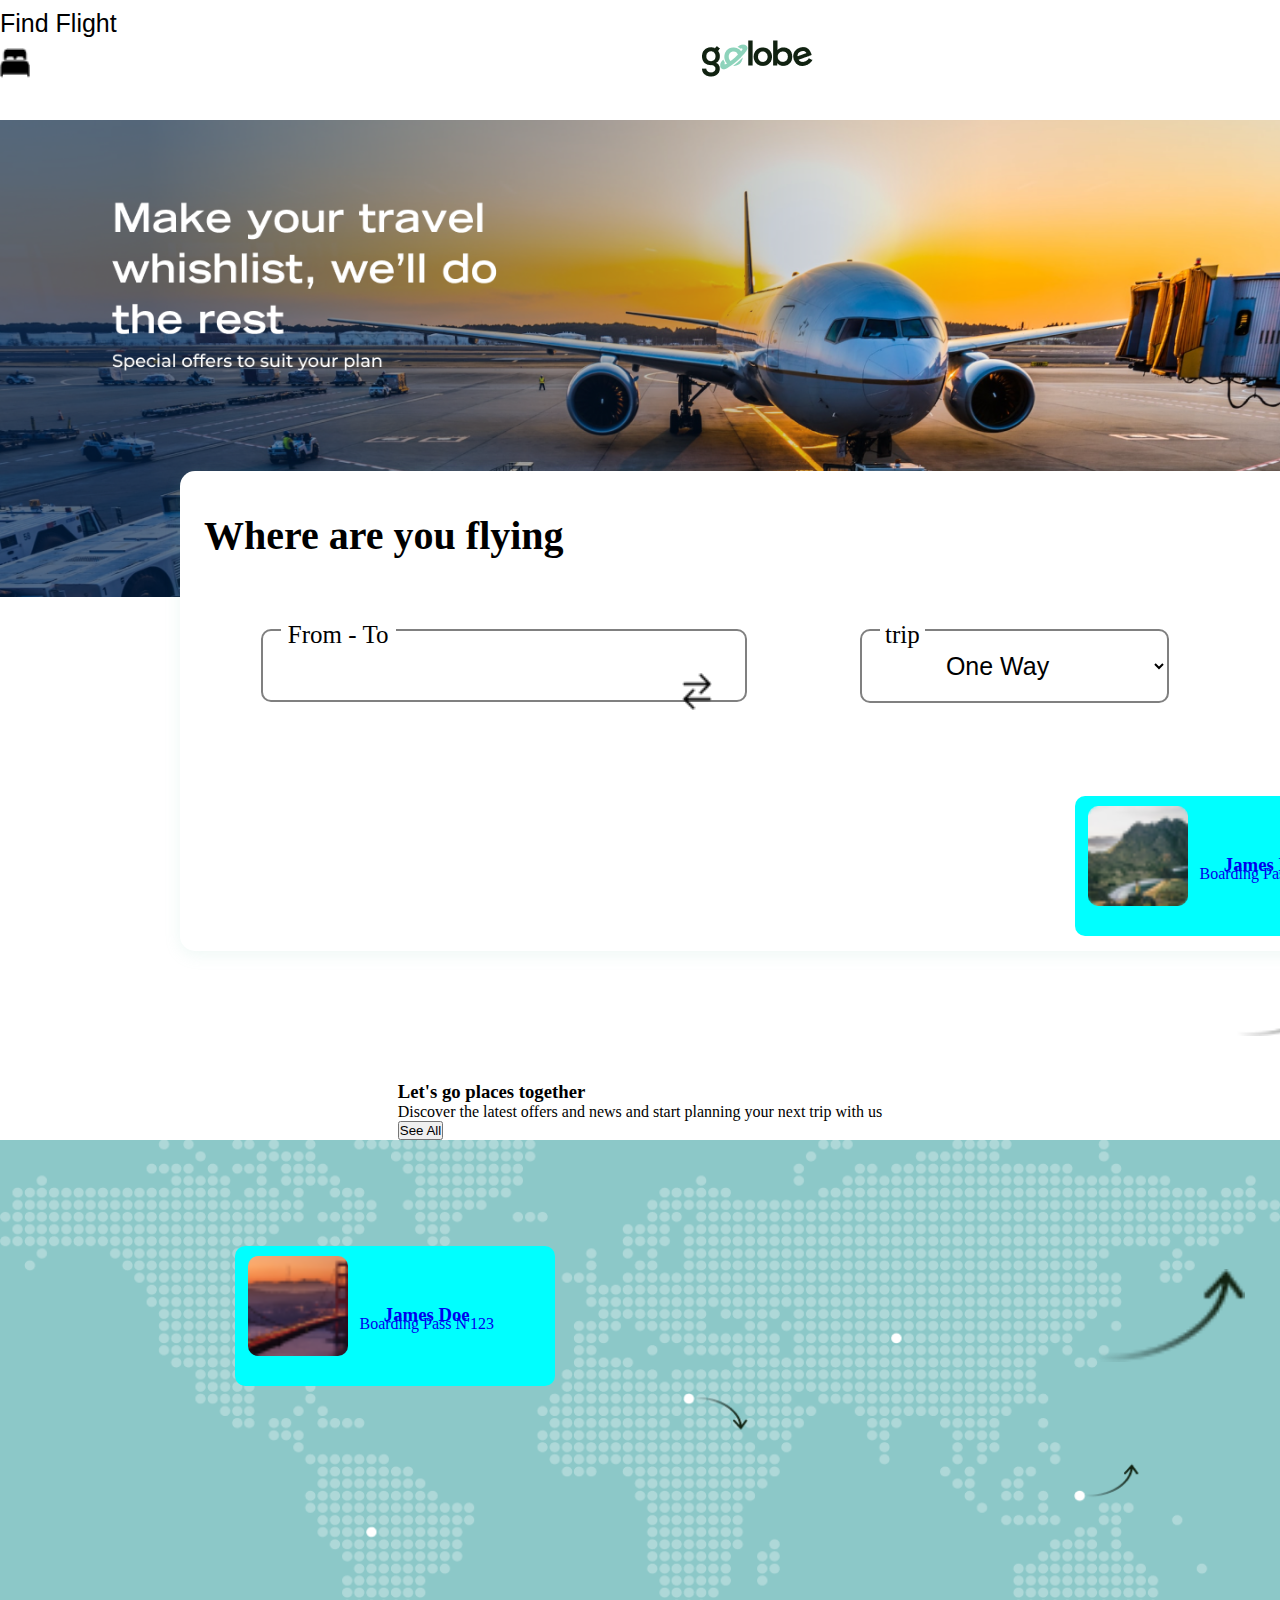
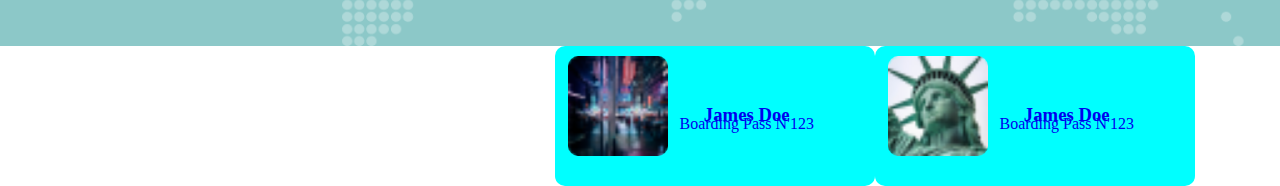
==== index.html @ 347d505e "ena sha" ====
<!doctype html>
<html lang="en">

<head>
    <title>Title</title>
    <!-- Required meta tags -->
    <meta charset="utf-8" />
    <meta name="viewport" content="width=device-width, initial-scale=1, shrink-to-fit=no" />

    <!-- Bootstrap CSS v5.2.1 -->
    <link href="https://cdn.jsdelivr.net/npm/bootstrap@5.3.2/dist/css/bootstrap.min.css" rel="stylesheet"
        integrity="sha384-T3c6CoIi6uLrA9TneNEoa7RxnatzjcDSCmG1MXxSR1GAsXEV/Dwwykc2MPK8M2HN" crossorigin="anonymous" />
    <link rel="stylesheet" href="./css/style.css">
</head>

<body>
    <header>
        <nav>

            <div class="flight_hotel">

                <a href="#" class="flight_hotel_buttons">
                    <img id="plane_icon" src="./images/Vector (1).png" alt="Flights" />
                    <button id="Find_Flight">
                        Find Flight
                    </button>
                    <img id="bed_icon" src="./images/Vector (2).png" alt="Hotels" />
                    <button id="Find_Hotel">
                        Find Hotel
                    </button>
                    <div class="rectangle">

                    </div>
                </a>

                <div id="rectangle"></div>
            </div>
            <div class="logo">
                <img src="./images/Group (1).png" alt="logo" />
            </div>
            <div class="login_signup">
                <button id="login">Login</button>
                <button id="sign_up">Sign Up</button>
            </div>
        </nav>
    </header>



    <div class="background_image"> 
        <div class="background_image">
             <img id="plane_image" src="./images/Frame 36 (1).png" alt="image" id="boot-image">
        </div>  
        <div class="container">
            <div class="flights_location">
                <div class="where_are_you_flying">
                    <h3 class="text">Where are you flying</h3>
                </div>
                <div class="from_to_trip_depart_return_passenger_class">
                    <div class="from_to_box">
                        <div id="from_to_lable_box" class="labels_box">
                            <label class="flight_location_texts" for="from_to">From - To</label>
                        </div>
                        <input class="flight_location_button_input" type="text" id="from_to">
                    </div>
                    <div class="trip_box">
                        <div id="trip_lable_box" class="labels_box">
                            <label class="flight_location_texts" for="trip">trip</label>
                        </div>
                        <select class="flight_location_button_input" name="Trip" id="tirp" placeholder="One Way">
                            <option class="options" value="">One Way</option>
                            <option class="options" value="">Round Trip</option>
                            <option class="options" value="">Return Trip</option>
                        </select>
                    </div>
                    <div class="depart_return_box">
                        <div id="depart_return_lable_box" class="labels_box">
                            <label class="flight_location_texts" for="Depart-Return">Depart - Return</label>
                        </div>

                        <input class="flight_location_button_input" id="Depart-Return" type="text" placeholder="07 Nov 24 - 13 Nov 24">
                    </div>
                    <div class="passenger_class_box">
                        <div id="passenger_class_lable_box" class="labels_box">
                            <label class="flight_location_texts" for="passenger-class">Passanger - Class</label>
                        </div>
                        <input class="flight_location_button_input" type="text" id="passenger-class" placeholder="1 Passanger, Economy">
                    </div>

                </div>

                <div class="add_promo_card_show_flights">
                    <img id="tow_arrow" src="/images/Vector.png" alt="">

                    <button id="add_promo_card_button">
                        <img id="plus_icon" src="./images/add-promo-card.png" alt="plus">
                        Add Promo Card
                    </button>

                    <button id="show_flights_button">               
                        <img id="peaper_plane_icon" src="./images/show-flights.png" alt="plan">
                        Show Flights
                    </button>
                </div>    
            </div>
        </div>
    </div>


    <div class="Lets_go_places_together">
        <div class="heading">
            <h3>Let's go places together</h3>
            <p>Discover the latest offers and news and start planning your next trip with us</p>
            <button>See All</button>
        </div>
        <img id="map" src="./images/Group.png" alt="">

        <div class="travel_map_section">

            <a class="map_atags" href="#">
                <div id="one" class="james_doe">
                    <img class="james_doe_image" src="./images/Rectangle 25 (1).png" alt="">
                    <div class="james_doe_text">
                        <h3 class="h3_map_text" class="text_map_options">James Doe</h3>
                        <p  class="p_map_text" class="text_map_options">Boarding Pass N'123</p>
                    </div>
                </div>
            </a>
            <a class="map_atags" href="#">
                <div id="two" class="james_doe">
                    <img class="james_doe_image" src="./images/Rectangle 25 (2).png" alt="">
                    <div class="james_doe_text">
                        <h3 class="h3_map_text" class="text_map_options">James Doe</h3>
                        <p  class="p_map_text" class="text_map_options">Boarding Pass N'123</p>
                    </div>
                </div>
            </a>
            <a class="map_atags" href="#">
                <div id="three" class="james_doe">
                    <img class="james_doe_image" src="./images/Rectangle 25 (3).png" alt="">
                    <div class="james_doe_text">
                        <h3 class="h3_map_text" class="text_map_options">James Doe</h3>
                        <p  class="p_map_text" class="text_map_options">Boarding Pass N'123</p>
                    </div>
                </div>
            </a>
            <a class="map_atags" href="#">
                <div id="four" class="james_doe">
                    <img class="james_doe_image" src="./images/Rectangle 25.png" alt="">
                    <div class="james_doe_text">
                        <h3 class="h3_map_text" class="text_map_options">James Doe</h3>
                        <p  class="p_map_text" class="text_map_options">Boarding Pass N'123</p>
                        
                    </div>
                </div>
            </a>
            <a class="map_atags" href="#">
                <div id="five" class="james_doe">
                    <img class="james_doe_image" src="./images/Rectangle 25 (4).png" alt="">
                    <div class="james_doe_text">
                        <h3 class="h3_map_text" class="text_map_options">James Doe</h3>
                        <p  class="p_map_text" class="text_map_options">Boarding Pass N'123</p>
                    </div>
                </div>
            </a>
            <img id="arrow_1" src="./images/Vector 9.png" alt=""><img id="arrow_2" src="./images/Vector 8.png" alt=""><img id="arrow_3" src="./images/Vector 10.png" alt="">
        </div>
    </div>
    <footer>


    </footer>
    <script src="https://cdn.jsdelivr.net/npm/@popperjs/core@2.11.8/dist/umd/popper.min.js"
        integrity="sha384-I7E8VVD/ismYTF4hNIPjVp/Zjvgyol6VFvRkX/vR+Vc4jQkC+hVqc2pM8ODewa9r"
        crossorigin="anonymous"></script>

    <script src="https://cdn.jsdelivr.net/npm/bootstrap@5.3.2/dist/js/bootstrap.min.js"
        integrity="sha384-BBtl+eGJRgqQAUMxJ7pMwbEyER4l1g+O15P+16Ep7Q9Q+zqX6gSbd85u4mG4QzX+"
        crossorigin="anonymous"></script>
    <script src="./js/script.js"></script>
</body>

</html>
---- css/style.css ----
*{
    margin: 0;
    padding: 0;
    
}


#map{
    background-color: rgb(140, 200, 200);
}

nav{
    display: flex;
    justify-content: space-evenly;
    align-items: center;
    height: 120px;
    width: 100%;

}

.logo{
    margin-left: 550px;
    margin-right: 550px;
}

#login{
    border: none;
    border-radius: 10px;
    padding: 10px 20px;
    background-color: rgba(165, 42, 42, 0);
    font-size: 25px;
}

#sign_up{
    border: none;
    border-radius: 10px;
    padding: 10px 20px;
    background-color: black;
    color: white;
    font-size: 25px;
}

#Find_Flight, #Find_Hotel{
    border: none;
    border-radius: 10px;
    padding: 10px 20px;
    padding-left:0px;
    background-color: rgba(0, 0, 0, 0);
    margin-top: 40px;
    font-size: 25px;
}



#rectangle{
    width: 150px;
    height: 5px;
    background-color: black;
    border-radius: 10px 10px 0px 0px;
    margin-top: 20px;
    margin-left: 2px;
    background-color: rgb(140, 200, 200);

    
}

#bed_icon,
#plane_icon{
    width: 30px;
    height: 30px;
    margin-bottom: 6px;
    
}




.flight_hotel_buttons{
    text-decoration: none;
}

#plane_image{
    width: 100%;
    z-index: -1; 
}

.flights_location{
    display: flex;
    align-items: center;
    width: 2220px;
    flex-wrap: wrap;
    background-color: white;
    height: 400px;
    border-radius: 15px;
    padding: 32px 24px 48px 24px;
    box-shadow: 0 4px 16px 0 rgba(141, 211, 187, 0.15);
    position: relative;
    bottom: 130px;
    left: 180px;


}

.from_to_trip_depart_return_passenger_class{
    display: flex;
    justify-content: space-around;
    align-items: center;
    width: 100%;
    height: 150px;
}



.container{
    background-color: white;
    width: 100%;
    margin: 0;
    padding: 0;
}

.options{
    color: gray;
}


.text{
    color: black;
    font-size: 40px;
    font-weight: 600;
    
}

.flight_location_texts{
    font-size: 25px;

}

.flight_location_button_input{
    border: solid 2px gray;
    border-radius: 10px;
    padding: 20px 80px;
    background-color: rgba(0, 0, 0, 0);
    font-size: 25px;

}

.from_to_box,
.trip_box,
.depart_return_box,
.passenger_class_box{
    display: flex;
    flex-flow: column;
    text-align: center;


}
#tow_arrow{
    width: 30px;
    position: relative;
    bottom: 128px;
    right: 950px;
}




.labels_box{
    background-color: white;
    position: relative;
    top: 20px;
    display: inline;
    left: 20px;
}

#from_to_lable_box{
    width: 115px;
}

#trip_lable_box{
    width: 45px;
}

#depart_return_lable_box{
    width: 180px;
}

#passenger_class_lable_box{
    width: 196px;
}

.add_promo_card_show_flights{
    display: flex;
    justify-content: end;
    align-items: center;
    width: 100%;
    height: 150px;
    margin-right: 30px;
}

#add_promo_card_button,
#show_flights_button{
    border: none;
    border-radius: 10px;
    padding: 20px 80px;
    background-color: rgba(0, 0, 0, 0);
    font-size: 25px;
}

#show_flights_button{
    background: rgba(141, 211, 187, 1);
}

#peaper_plane_icon{
    width: 25px;
    margin-right: 10px;
}

#plus_icon{
    width: 25px;
    margin-right: 10px;
}

.Lets_go_places_together{
    justify-content: center;
    align-items: center;
    display: flex;
    flex-flow: column;
    width: 100%;
}

#map{
    width: 100%;    
}

.james_doe{
    display: flex;
    background-color: aqua;
    width: 300px;
    height: 120px;
    padding: 10px;
    border-radius: 10px;
}

.text_map_options{

    color: black;
}

.james_doe_text{
    margin-left: 12px;
    display: flex;
    flex-flow: column;
    align-items: center;
    justify-content: center;
    margin-top: 5px;
    
}

.james_doe_image{
    margin-left: 2.5px;
    width: 100px;
    height: 100px;
    border-radius: 10px;
}


.map_atags{
    text-decoration: none;
}


.travel_map_section{
    display: flex;
    justify-content: center;
    align-items: center;
}


.h3_map_text{
    position: relative;
    top: 6px;
}


.p_map_text{
    position: relative;
    bottom: 5px;
}

#one{
    position: relative;
    bottom: 890px;

}


#arrow_1{
    position: relative;
    bottom: 780px;
    width: 130px;
    right: 1380px;
}


#two{
    position: relative;
    bottom: 850px;
    left: 1160px;
}

#arrow_3{
    position: relative;
    bottom: 725px;
    width: 180px;
    right: 300px;
}

#three{
    position: relative;
    bottom: 400px;
}

#arrow_2{
    position: relative;
    bottom: 400px;
    width: 180px;
    right: 260px;
}
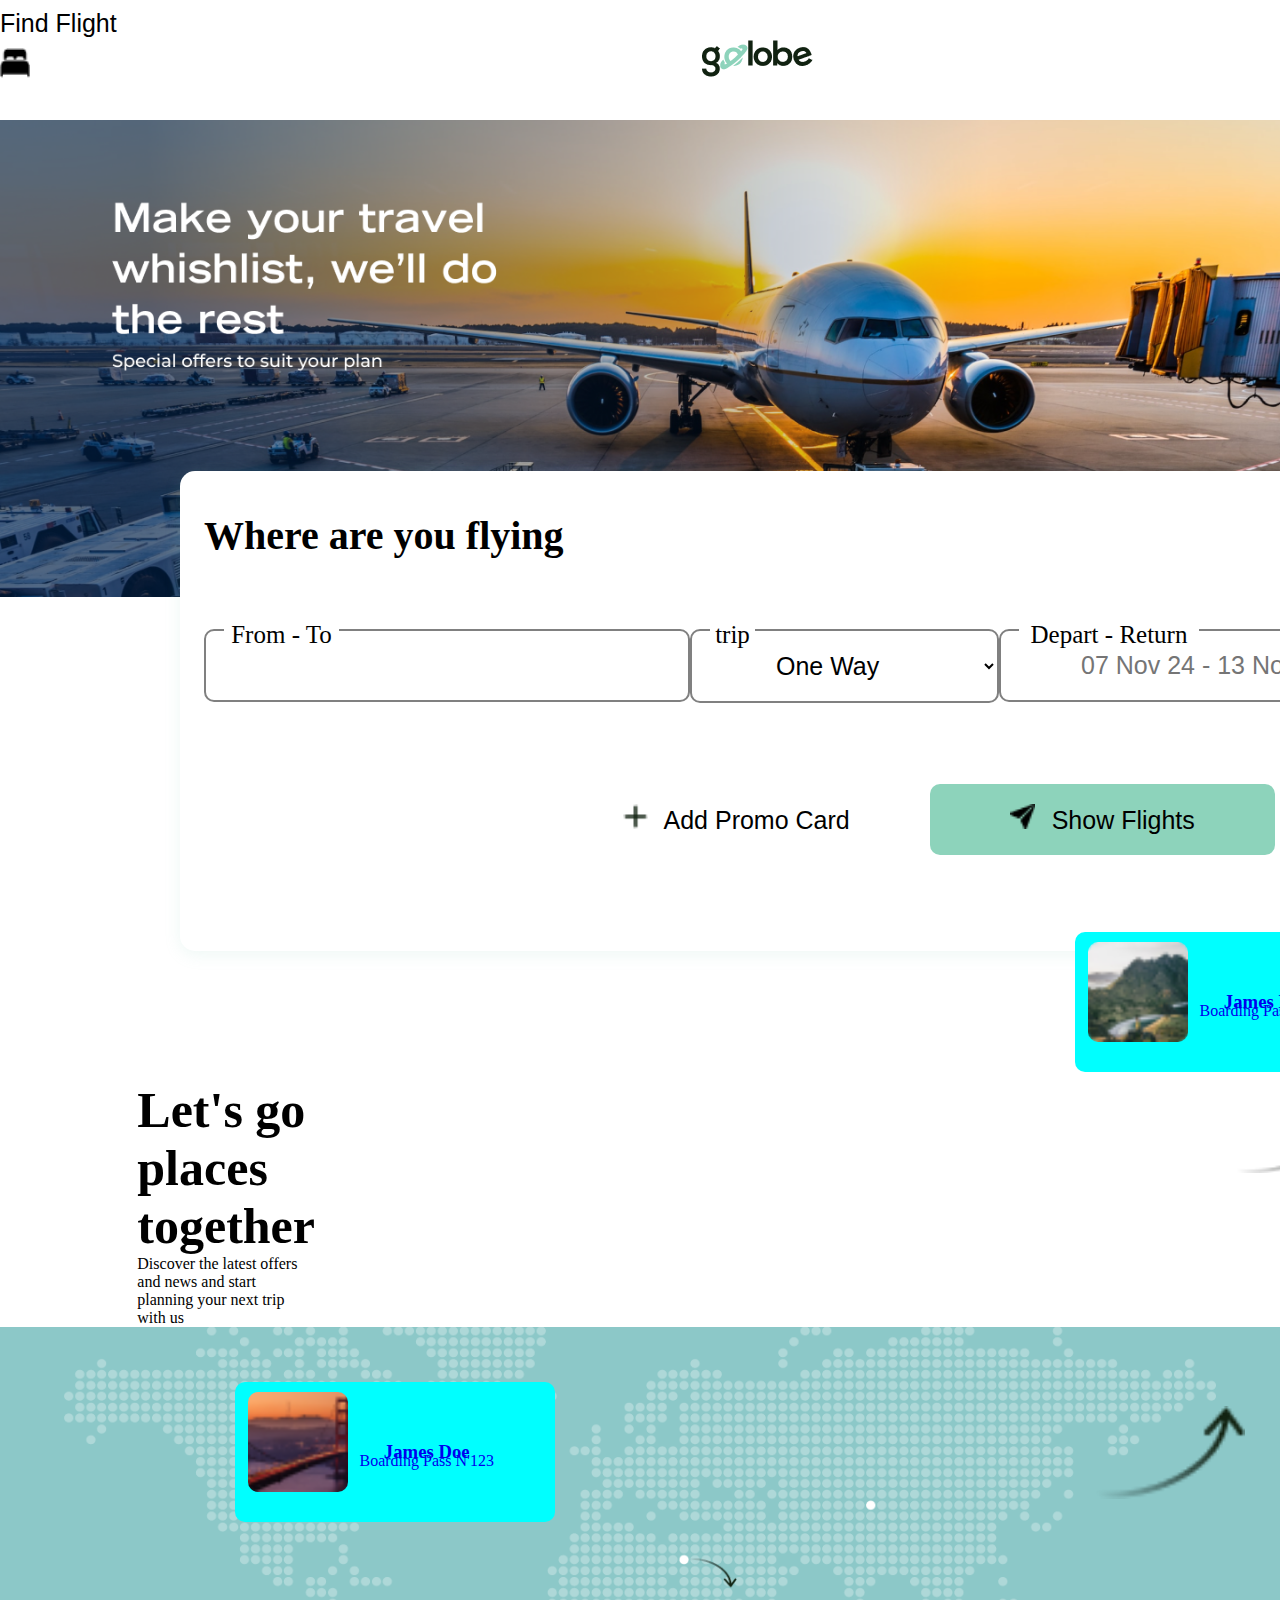
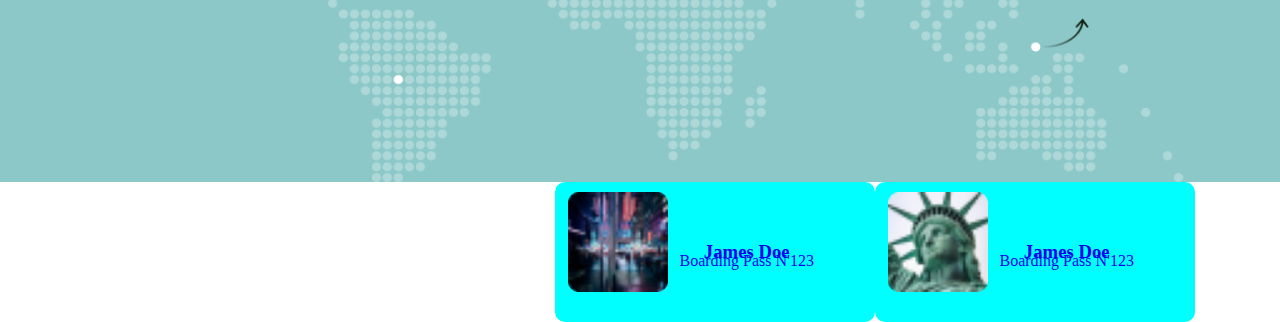
==== commit da9a22bd: "ena yagan tagher ha awordem" ====
--- a/index.html
+++ b/index.html
@@ -47,11 +47,9 @@
 
 
 
-    <div class="background_image"> 
-        <div class="background_image">
-             <img id="plane_image" src="./images/Frame 36 (1).png" alt="image" id="boot-image">
-        </div>  
-        <div class="container">
+    <div class="header_main">
+        <img id="plane_image" src="./images/Frame 36 (1).png" alt="image" id="boot-image">
+        <div class="flights_location_div">
             <div class="flights_location">
                 <div class="where_are_you_flying">
                     <h3 class="text">Where are you flying</h3>
@@ -78,13 +76,15 @@
                             <label class="flight_location_texts" for="Depart-Return">Depart - Return</label>
                         </div>
 
-                        <input class="flight_location_button_input" id="Depart-Return" type="text" placeholder="07 Nov 24 - 13 Nov 24">
+                        <input class="flight_location_button_input" id="Depart-Return" type="text"
+                            placeholder="07 Nov 24 - 13 Nov 24">
                     </div>
                     <div class="passenger_class_box">
                         <div id="passenger_class_lable_box" class="labels_box">
                             <label class="flight_location_texts" for="passenger-class">Passanger - Class</label>
                         </div>
-                        <input class="flight_location_button_input" type="text" id="passenger-class" placeholder="1 Passanger, Economy">
+                        <input class="flight_location_button_input" type="text" id="passenger-class"
+                            placeholder="1 Passanger, Economy">
                     </div>
 
                 </div>
@@ -97,11 +97,11 @@
                         Add Promo Card
                     </button>
 
-                    <button id="show_flights_button">               
+                    <button id="show_flights_button">
                         <img id="peaper_plane_icon" src="./images/show-flights.png" alt="plan">
                         Show Flights
                     </button>
-                </div>    
+                </div>
             </div>
         </div>
     </div>
@@ -109,12 +109,15 @@
 
     <div class="Lets_go_places_together">
         <div class="heading">
-            <h3>Let's go places together</h3>
-            <p>Discover the latest offers and news and start planning your next trip with us</p>
-            <button>See All</button>
+            <div class="lets_go_texts">
+                <h3 id="h3_letsgo">Let's go places together</h3>
+                <p id="p_letsgo">Discover the latest offers and news and start planning your next trip with us</p>
+            </div>
+            <button id="see_all_button">See All</button>
         </div>
+    <div class="map">
         <img id="map" src="./images/Group.png" alt="">
-
+    </div>
         <div class="travel_map_section">
 
             <a class="map_atags" href="#">
@@ -122,7 +125,7 @@
                     <img class="james_doe_image" src="./images/Rectangle 25 (1).png" alt="">
                     <div class="james_doe_text">
                         <h3 class="h3_map_text" class="text_map_options">James Doe</h3>
-                        <p  class="p_map_text" class="text_map_options">Boarding Pass N'123</p>
+                        <p class="p_map_text" class="text_map_options">Boarding Pass N'123</p>
                     </div>
                 </div>
             </a>
@@ -131,7 +134,7 @@
                     <img class="james_doe_image" src="./images/Rectangle 25 (2).png" alt="">
                     <div class="james_doe_text">
                         <h3 class="h3_map_text" class="text_map_options">James Doe</h3>
-                        <p  class="p_map_text" class="text_map_options">Boarding Pass N'123</p>
+                        <p class="p_map_text" class="text_map_options">Boarding Pass N'123</p>
                     </div>
                 </div>
             </a>
@@ -140,7 +143,7 @@
                     <img class="james_doe_image" src="./images/Rectangle 25 (3).png" alt="">
                     <div class="james_doe_text">
                         <h3 class="h3_map_text" class="text_map_options">James Doe</h3>
-                        <p  class="p_map_text" class="text_map_options">Boarding Pass N'123</p>
+                        <p class="p_map_text" class="text_map_options">Boarding Pass N'123</p>
                     </div>
                 </div>
             </a>
@@ -149,8 +152,8 @@
                     <img class="james_doe_image" src="./images/Rectangle 25.png" alt="">
                     <div class="james_doe_text">
                         <h3 class="h3_map_text" class="text_map_options">James Doe</h3>
-                        <p  class="p_map_text" class="text_map_options">Boarding Pass N'123</p>
-                        
+                        <p class="p_map_text" class="text_map_options">Boarding Pass N'123</p>
+
                     </div>
                 </div>
             </a>
@@ -159,11 +162,12 @@
                     <img class="james_doe_image" src="./images/Rectangle 25 (4).png" alt="">
                     <div class="james_doe_text">
                         <h3 class="h3_map_text" class="text_map_options">James Doe</h3>
-                        <p  class="p_map_text" class="text_map_options">Boarding Pass N'123</p>
+                        <p class="p_map_text" class="text_map_options">Boarding Pass N'123</p>
                     </div>
                 </div>
             </a>
-            <img id="arrow_1" src="./images/Vector 9.png" alt=""><img id="arrow_2" src="./images/Vector 8.png" alt=""><img id="arrow_3" src="./images/Vector 10.png" alt="">
+            <img id="arrow_1" src="./images/Vector 9.png" alt=""><img id="arrow_2" src="./images/Vector 8.png"
+                alt=""><img id="arrow_3" src="./images/Vector 10.png" alt="">
         </div>
     </div>
     <footer>
--- a/css/style.css
+++ b/css/style.css
@@ -87,7 +87,7 @@
 .flights_location{
     display: flex;
     align-items: center;
-    width: 2220px;
+    width: 86%;
     flex-wrap: wrap;
     background-color: white;
     height: 400px;
@@ -111,7 +111,7 @@
 
 
 
-.container{
+.flights_location_div{
     background-color: white;
     width: 100%;
     margin: 0;
@@ -228,8 +228,16 @@
     width: 100%;
 }
 
+.map{
+    display: flex;
+    justify-content: center;
+    width: 100%;
+    background-color: rgb(140, 200, 200);
+
+}
+
 #map{
-    width: 100%;    
+    width: 90%;    
 }
 
 .james_doe{
@@ -325,4 +333,21 @@
     bottom: 400px;
     width: 180px;
     right: 260px;
+}
+
+.heading{
+    display: flex;
+    justify-content: start;
+    margin-left: 200px;
+    padding: 0;
+}
+
+#see_all_button{
+    display: flex;
+    margin-left: 1000px;
+}
+
+
+#h3_letsgo{
+    font-size: 50px;
 }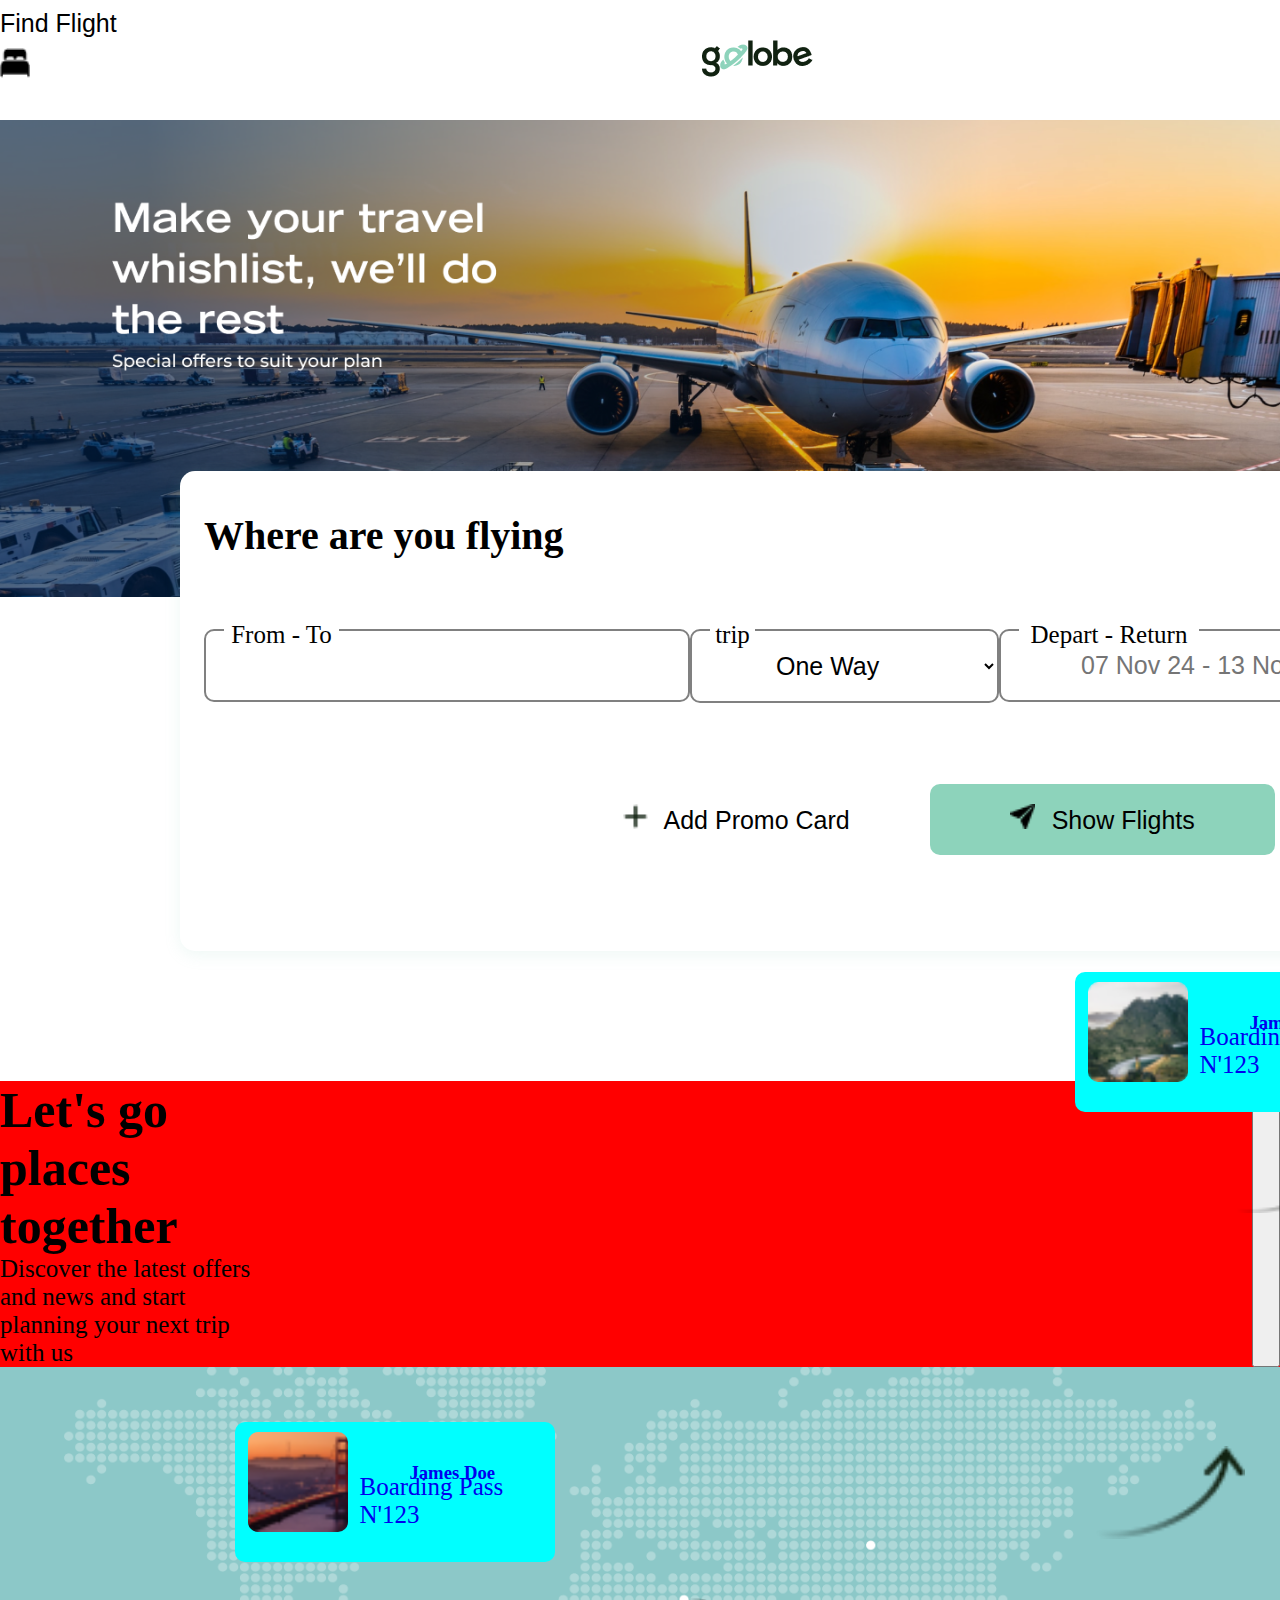
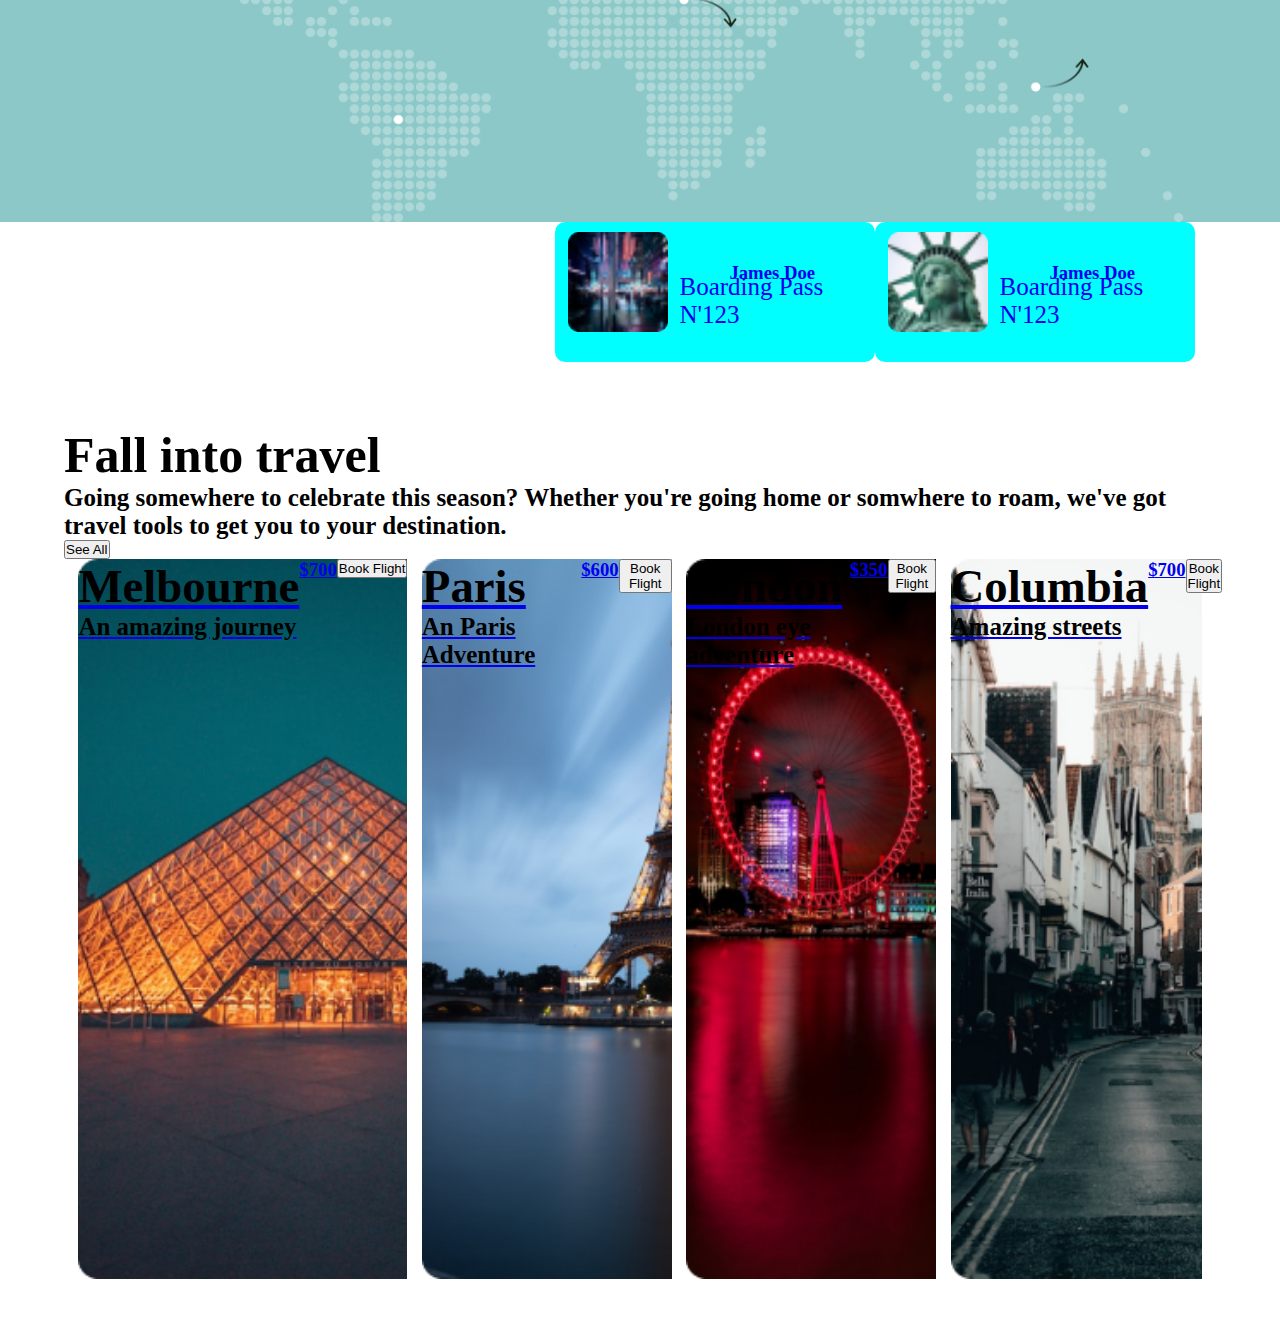
==== commit 1f7e19e6: "yagan chesesh ra tagher dadem" ====
--- a/index.html
+++ b/index.html
@@ -107,17 +107,18 @@
     </div>
 
 
+
+    <div class="heading">
+        <div class="lets_go_texts">
+            <h3 id="h3_letsgo">Let's go places together</h3>
+            <p id="p_letsgo">Discover the latest offers and news and start planning your next trip with us</p>
+        </div>
+        <button id="see_all_button">See All</button>
+    </div>
     <div class="Lets_go_places_together">
-        <div class="heading">
-            <div class="lets_go_texts">
-                <h3 id="h3_letsgo">Let's go places together</h3>
-                <p id="p_letsgo">Discover the latest offers and news and start planning your next trip with us</p>
-            </div>
-            <button id="see_all_button">See All</button>
-        </div>
-    <div class="map">
-        <img id="map" src="./images/Group.png" alt="">
-    </div>
+        <div class="map">
+            <img id="map" src="./images/Group.png" alt="">
+        </div>
         <div class="travel_map_section">
 
             <a class="map_atags" href="#">
@@ -168,6 +169,92 @@
             </a>
             <img id="arrow_1" src="./images/Vector 9.png" alt=""><img id="arrow_2" src="./images/Vector 8.png"
                 alt=""><img id="arrow_3" src="./images/Vector 10.png" alt="">
+        </div>
+    </div>
+
+    <div class="fall_into_travel">
+        <div class="heading_1">
+            <div class="text">
+                <h3 id="heading_h1_fall_into">Fall into travel</h3>
+                <p>
+                    Going somewhere to celebrate this season? Whether
+                    you're going home or somwhere to roam, we've got
+                    travel tools to get you to your destination.
+                </p>
+            </div>
+        
+            <div class="see_all">
+                <button>See All</button>
+            </div>
+        </div>
+
+        <div class="sugestions">
+            <div class="melbourne">
+                <a href="#">
+                    <div class="molbourne_image">
+                        <div class="text">
+                            <h3 id="melbourne_h3">Melbourne</h3>
+                            <p>An amazing journey</p>
+                        </div>
+                        <div class="price">
+                            <h3>$700</h3>
+                        </div>
+                        <div class="book_flight">
+                            <button>Book Flight</button>
+                        </div>
+                    </div>
+                </a>
+            </div>
+            <div class="Paris">
+                <a href="#">
+                    <div class="paris_image">
+                        <div class="text">
+                            <h3 id="paris_h3">Paris</h3>
+                            <p>An Paris Adventure</p>
+                        </div>
+                        <div class="price">
+                            <h3>$600</h3>
+                        </div>
+                        <div class="book_flight">
+                            <button>Book Flight</button>
+                        </div>
+                    </div>
+                </a>
+            </div>
+            <div class="London">
+                <a href="#">
+                    <div class="london_image">
+                        <div class="text">
+                            <h3 id="london_h3">London</h3>
+                            <p>London eye adventure</p>
+                        </div>
+                        <div class="price">
+                            <h3>$350</h3>
+                        </div>
+                        <div class="book_flight">
+                            <button>Book Flight</button>
+                        </div>
+                    </div>
+
+                </a>
+            </div>
+            <div class="Columbia">
+                <a href="#">
+                    <div class="columbia_image">
+                        <div class="text">
+                            <h3 id="columbia_h3">Columbia</h3>
+                            <p>Amazing streets</p>
+                        </div>
+                        <div class="price">
+                            <h3>$700</h3>
+                        </div>
+                        <div class="book_flight">
+                            <button>Book Flight</button>
+                        </div>
+                    </div>
+
+                </a>
+            </div>
         </div>
     </div>
     <footer>
--- a/css/style.css
+++ b/css/style.css
@@ -337,9 +337,10 @@
 
 .heading{
     display: flex;
-    justify-content: start;
-    margin-left: 200px;
+    justify-content: space-evenly;
+    margin-left: px;
     padding: 0;
+    background-color: red;
 }
 
 #see_all_button{
@@ -350,4 +351,124 @@
 
 #h3_letsgo{
     font-size: 50px;
-}+}
+
+#p_letsgo{
+    font-size: 25px;
+}
+
+
+.London{
+    background-color: white;
+    width: 21.7%;
+    
+    height: 100%;
+}
+.london_image{
+    background-image: url(../images/Rectangle\ 5.png);
+    background-repeat: no-repeat;
+    background-size: cover;
+    display: flex;
+    width: 100%;
+    height: 100%;
+    
+}
+
+
+.Columbia{
+    background-color: white;
+    width: 21.8%;
+    
+    height: 100%;
+}
+.columbia_image{
+    background-image: url(../images/Rectangle\ 6.png);
+    background-repeat: no-repeat;
+    background-size: cover;
+    display: flex;
+    width: 100%;
+    height: 100%;
+}
+
+
+
+.Paris{
+    background-color: white;
+    width: 21.7%;
+    
+    height: 100%;
+}
+.paris_image{
+    background-image: url(../images/Rectangle\ 4.png);
+    background-repeat: no-repeat;
+    background-size: cover;
+    display: flex;
+    width: 100%;
+    height: 100%;
+}
+
+
+
+.molbourne{
+    background-color: white;
+    width: 19.65%;
+    
+    height: 100%;
+}
+.molbourne_image{
+    background-image: url(../images/Rectangle\ 3.png);
+    background-repeat: no-repeat;
+    background-size: cover;
+    display: flex;
+    width: 100%;
+    height: 100%;
+}
+
+
+.sugestions{
+    display: flex;
+    justify-content: space-evenly;
+    width: 100%;
+    height: 720px;
+    
+
+}
+p{
+    font-size: 25px;
+}
+
+.fall_into_travel{
+    width: 90%;
+    display: flex;
+    justify-content: center;
+    align-items: center;
+    flex-flow: column;
+    margin: 5%;
+}
+
+
+#heading_h1_fall_into{
+    font-size: 50px;
+}
+
+
+
+
+
+
+
+
+
+
+
+
+
+
+
+
+
+
+
+
+
+
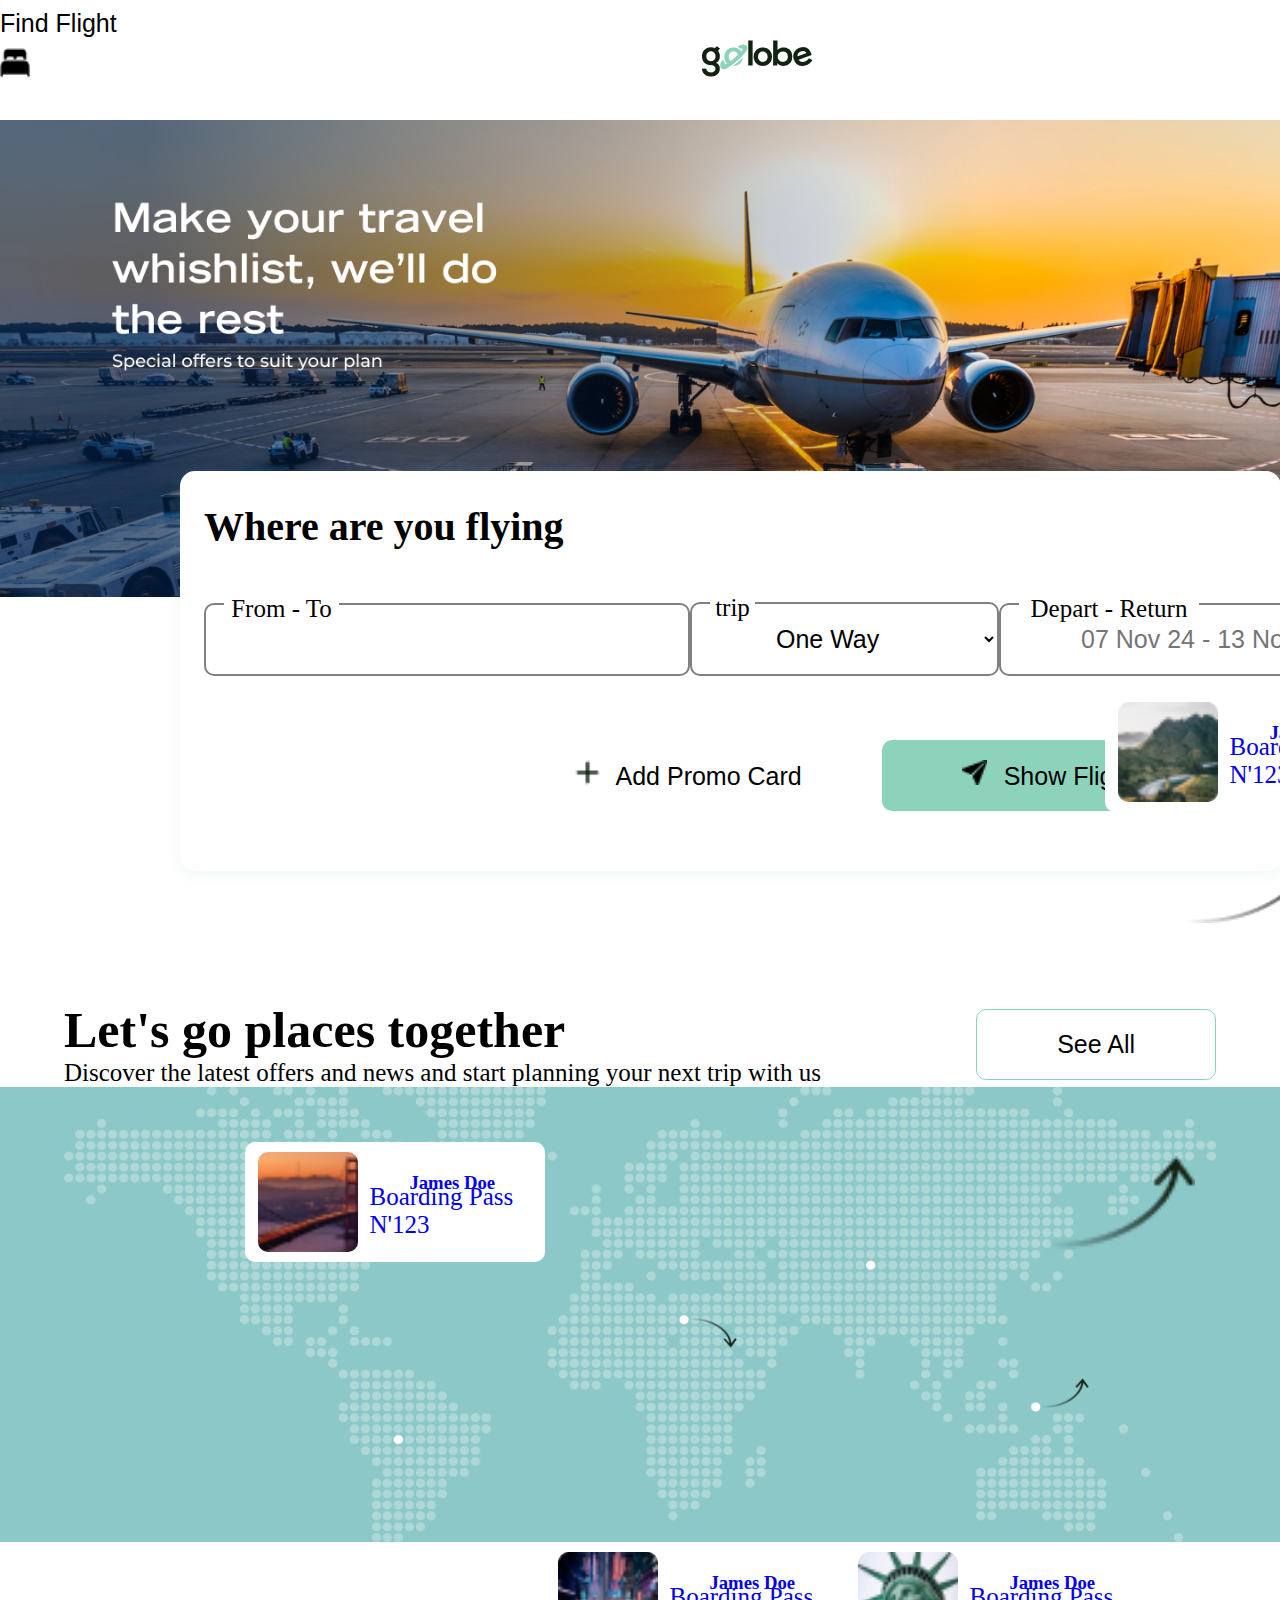
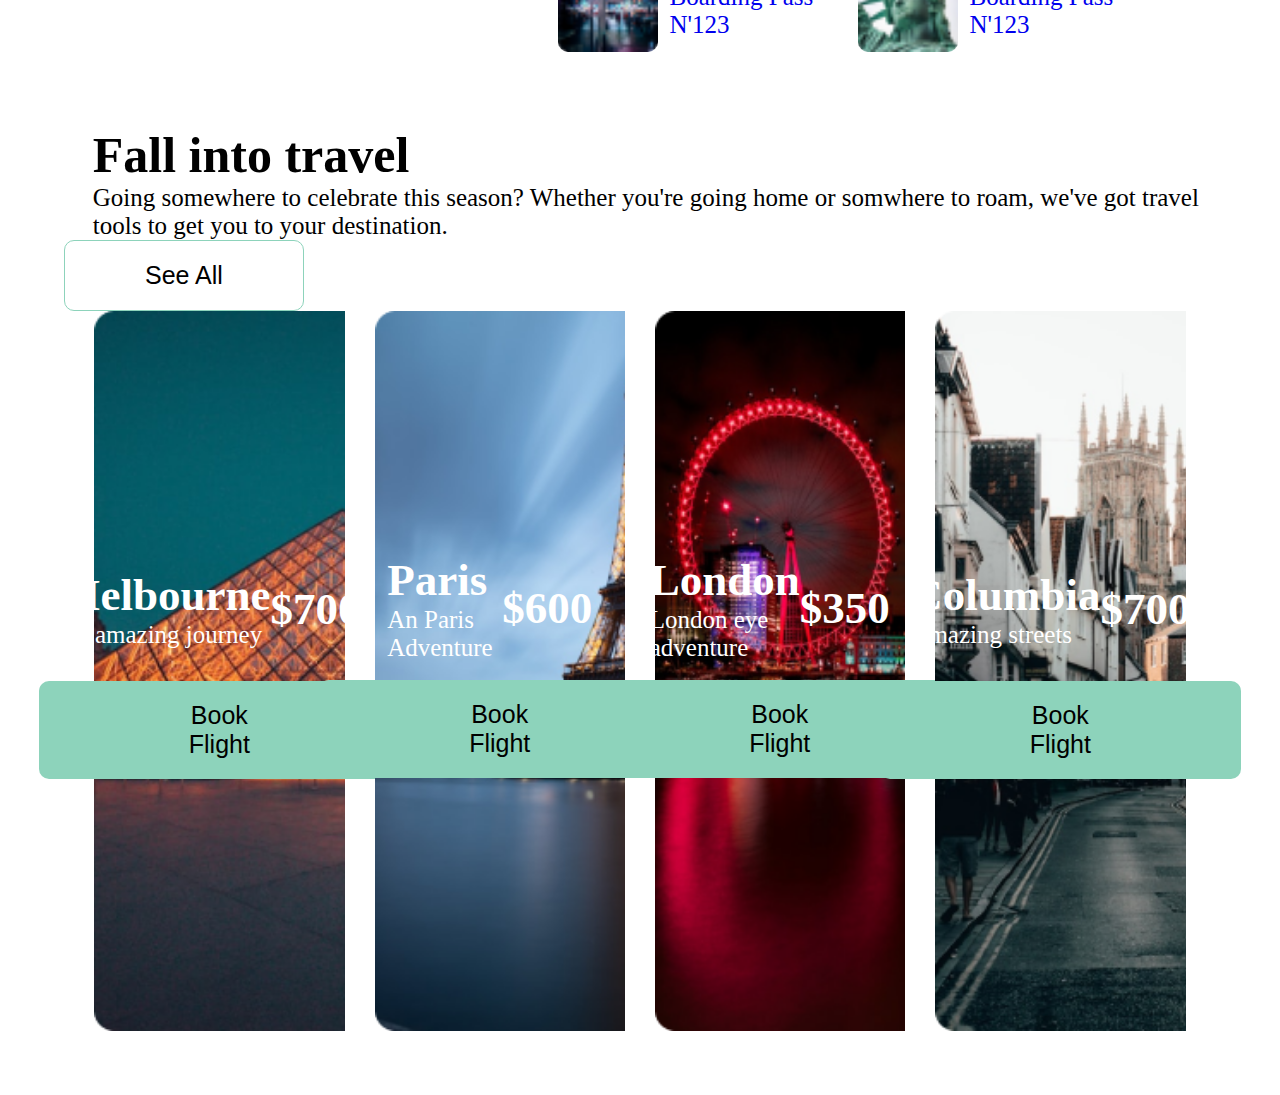
==== commit 09479fc7: "eena sha ta enja ra rasanda tanestom" ====
--- a/index.html
+++ b/index.html
@@ -113,7 +113,9 @@
             <h3 id="h3_letsgo">Let's go places together</h3>
             <p id="p_letsgo">Discover the latest offers and news and start planning your next trip with us</p>
         </div>
-        <button id="see_all_button">See All</button>
+        <div id="see_all_lets_go_div" class="see_all_div">
+            <button id="see_all_lets_go" class="see_all_button">See All</button>
+        </div>
     </div>
     <div class="Lets_go_places_together">
         <div class="map">
@@ -174,7 +176,7 @@
 
     <div class="fall_into_travel">
         <div class="heading_1">
-            <div class="text">
+            <div class="text_fall_into">
                 <h3 id="heading_h1_fall_into">Fall into travel</h3>
                 <p>
                     Going somewhere to celebrate this season? Whether
@@ -183,24 +185,26 @@
                 </p>
             </div>
         
-            <div class="see_all">
-                <button>See All</button>
+            <div id="see_all_fall_into_div" class="see_all_div">
+                <button id="see_all_fall_into" class="see_all_button">See All</button>
             </div>
         </div>
 
         <div class="sugestions">
             <div class="melbourne">
                 <a href="#">
-                    <div class="molbourne_image">
-                        <div class="text">
-                            <h3 id="melbourne_h3">Melbourne</h3>
-                            <p>An amazing journey</p>
-                        </div>
-                        <div class="price">
-                            <h3>$700</h3>
-                        </div>
-                        <div class="book_flight">
-                            <button>Book Flight</button>
+                    <div class="melbourne_image">
+                        <div class="text_price_container">
+                            <div class="text_section_2">
+                                <h3 class="countries_name" id="melbourne_h3">Melbourne</h3>
+                                <p class="section_2_p">An amazing journey</p>
+                            </div>
+                            <div class="price">
+                                <h3 class="section_2_prices">$700</h3>
+                            </div>
+                        </div>
+                        <div >
+                            <button class="book_flight">Book Flight</button>
                         </div>
                     </div>
                 </a>
@@ -208,15 +212,17 @@
             <div class="Paris">
                 <a href="#">
                     <div class="paris_image">
-                        <div class="text">
-                            <h3 id="paris_h3">Paris</h3>
-                            <p>An Paris Adventure</p>
-                        </div>
-                        <div class="price">
-                            <h3>$600</h3>
-                        </div>
-                        <div class="book_flight">
-                            <button>Book Flight</button>
+                        <div class="text_price_container">
+                            <div class="text_section_2">
+                                <h3 class="countries_name" id="paris_h3">Paris</h3>
+                                <p class="section_2_p">An Paris Adventure</p>
+                            </div>
+                            <div class="price">
+                                <h3 class="section_2_prices">$600</h3>
+                            </div>
+                        </div>
+                        <div >
+                            <button class="book_flight">Book Flight</button>
                         </div>
                     </div>
                 </a>
@@ -224,15 +230,17 @@
             <div class="London">
                 <a href="#">
                     <div class="london_image">
-                        <div class="text">
-                            <h3 id="london_h3">London</h3>
-                            <p>London eye adventure</p>
-                        </div>
-                        <div class="price">
-                            <h3>$350</h3>
-                        </div>
-                        <div class="book_flight">
-                            <button>Book Flight</button>
+                        <div class="text_price_container">
+                            <div class="text_section_2">
+                                <h3 class="countries_name" id="london_h3">London</h3>
+                                <p class="section_2_p">London eye adventure</p>
+                            </div>
+                            <div class="price">
+                                <h3 class="section_2_prices">$350</h3>
+                            </div>
+                        </div>
+                        <div>
+                            <button class="book_flight">Book Flight</button>
                         </div>
                     </div>
 
@@ -241,15 +249,17 @@
             <div class="Columbia">
                 <a href="#">
                     <div class="columbia_image">
-                        <div class="text">
-                            <h3 id="columbia_h3">Columbia</h3>
-                            <p>Amazing streets</p>
-                        </div>
-                        <div class="price">
-                            <h3>$700</h3>
-                        </div>
-                        <div class="book_flight">
-                            <button>Book Flight</button>
+                        <div class="text_price_container">
+                            <div class="text_section_2">
+                                <h3 class="countries_name" id="columbia_h3">Columbia</h3>
+                                <p class="section_2_p">Amazing streets</p>
+                            </div>
+                            <div class="price">
+                                <h3 class="section_2_prices">$700</h3>
+                            </div>
+                        </div>
+                        <div>
+                            <button class="book_flight">Book Flight</button>
                         </div>
                     </div>
 
--- a/css/style.css
+++ b/css/style.css
@@ -1,6 +1,7 @@
 *{
     margin: 0;
     padding: 0;
+    box-sizing: border-box;
     
 }
 
@@ -242,7 +243,7 @@
 
 .james_doe{
     display: flex;
-    background-color: aqua;
+    background-color: white;
     width: 300px;
     height: 120px;
     padding: 10px;
@@ -337,17 +338,10 @@
 
 .heading{
     display: flex;
-    justify-content: space-evenly;
-    margin-left: px;
-    padding: 0;
-    background-color: red;
-}
-
-#see_all_button{
-    display: flex;
-    margin-left: 1000px;
-}
-
+    justify-content: space-between;
+    flex-wrap: wrap;
+    align-items: center;
+}
 
 #h3_letsgo{
     font-size: 50px;
@@ -371,7 +365,15 @@
     display: flex;
     width: 100%;
     height: 100%;
-    
+    transition: transform 0.3s ease;
+}
+
+.London a {
+    cursor: default;
+}
+
+.London:hover .london_image {
+    transform: scale(1.05);
 }
 
 
@@ -388,9 +390,16 @@
     display: flex;
     width: 100%;
     height: 100%;
-}
-
-
+    transition: transform 0.3s ease;
+}
+
+.Columbia a {
+    cursor: default;
+}
+
+.Columbia:hover .columbia_image {
+    transform: scale(1.05);
+}
 
 .Paris{
     background-color: white;
@@ -405,25 +414,40 @@
     display: flex;
     width: 100%;
     height: 100%;
-}
-
-
-
-.molbourne{
-    background-color: white;
-    width: 19.65%;
-    
-    height: 100%;
-}
-.molbourne_image{
+    transition: transform 0.3s ease;
+}
+
+.Paris a {
+    cursor: default;
+}
+
+.Paris:hover .paris_image {
+    transform: scale(1.05);
+}
+
+.melbourne{
+    background-color: white;
+    width: 21.75%;
+    
+    height: 100%;
+}
+.melbourne_image{
     background-image: url(../images/Rectangle\ 3.png);
     background-repeat: no-repeat;
     background-size: cover;
     display: flex;
     width: 100%;
     height: 100%;
-}
-
+    transition: transform 0.3s ease;
+}
+
+.melbourne a {
+    cursor: default;
+}
+
+.melbourne:hover .melbourne_image {
+    transform: scale(1.05);
+}
 
 .sugestions{
     display: flex;
@@ -441,9 +465,14 @@
     width: 90%;
     display: flex;
     justify-content: center;
-    align-items: center;
     flex-flow: column;
     margin: 5%;
+}
+
+.heading_1{
+    display: flex;
+    flex-wrap: wrap;
+    justify-content: space-between;
 }
 
 
@@ -451,24 +480,120 @@
     font-size: 50px;
 }
 
-
-
-
-
-
-
-
-
-
-
-
-
-
-
-
-
-
-
-
-
-
+.see_all_button{
+    border: solid 1px rgba(141, 211, 187, 1);
+
+    border-radius: 10px;
+    padding: 20px 80px;
+    background-color: white;
+    font-size: 25px
+
+}
+
+
+.lets_go_texts{
+    display: flex;
+    margin-left: 5%;
+    flex-flow: column;
+    justify-content: center;
+}
+
+#see_all_fall_into_div{
+    margin-right: 2.5%;
+}
+
+
+#see_all_lets_go_div{
+    margin-right: 5%;
+}
+
+
+
+.text_fall_into{
+    margin-left: 2.5%;
+}
+
+
+.text_section_2{
+    display: flex;
+    justify-self: center;
+    flex-flow: column;
+    background-color: rgba(0, 0, 255, 0);
+    width: 100%;
+    
+}
+
+
+
+a{
+    text-decoration: none;
+}
+
+.text_price_container{
+    display: flex;
+    justify-content: center;
+    align-items: center;
+    background-color: rgba(0, 255, 255, 0);
+    height: 20%;
+    margin-top: 90%;
+    width: 90%;
+
+}
+
+.columbia_image,
+.melbourne_image,
+.paris_image,
+.london_image{
+    display: flex;
+    align-items: center;
+    flex-flow: column;
+}
+
+.book_flight{
+    border: none;
+    border-radius: 10px;
+    padding: 20px 150px;
+    background: rgba(141, 211, 187, 1);    
+    font-size: 25px;
+}
+
+.price{
+    display: flex;
+    justify-content: center;
+    align-items: center;
+    margin-right: 20px;
+}
+
+.section_2_prices,
+.countries_name{
+    font-size: 45px;
+    color: white;
+}
+
+.section_2_p{
+    font-size: 25px;
+    color: white;
+}
+
+
+
+
+
+
+
+
+
+
+
+
+
+
+
+
+
+
+
+
+
+
+
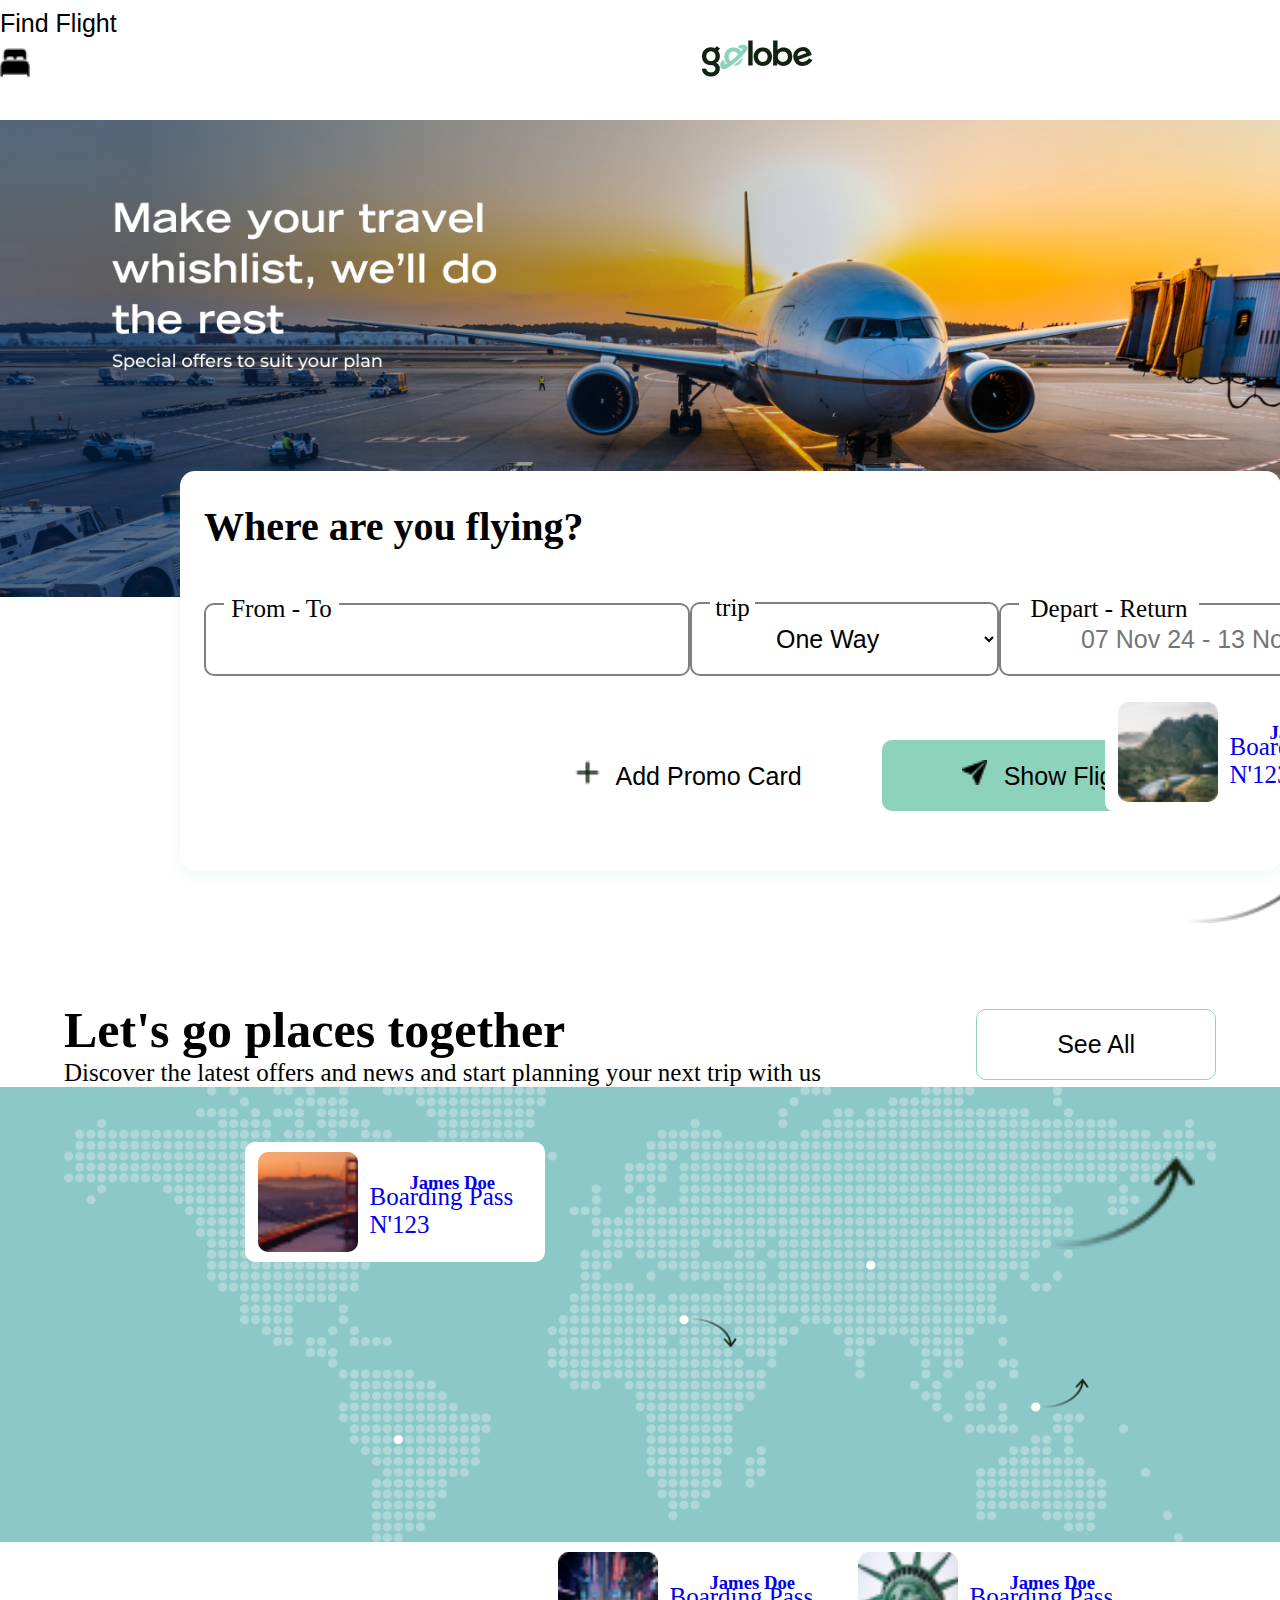
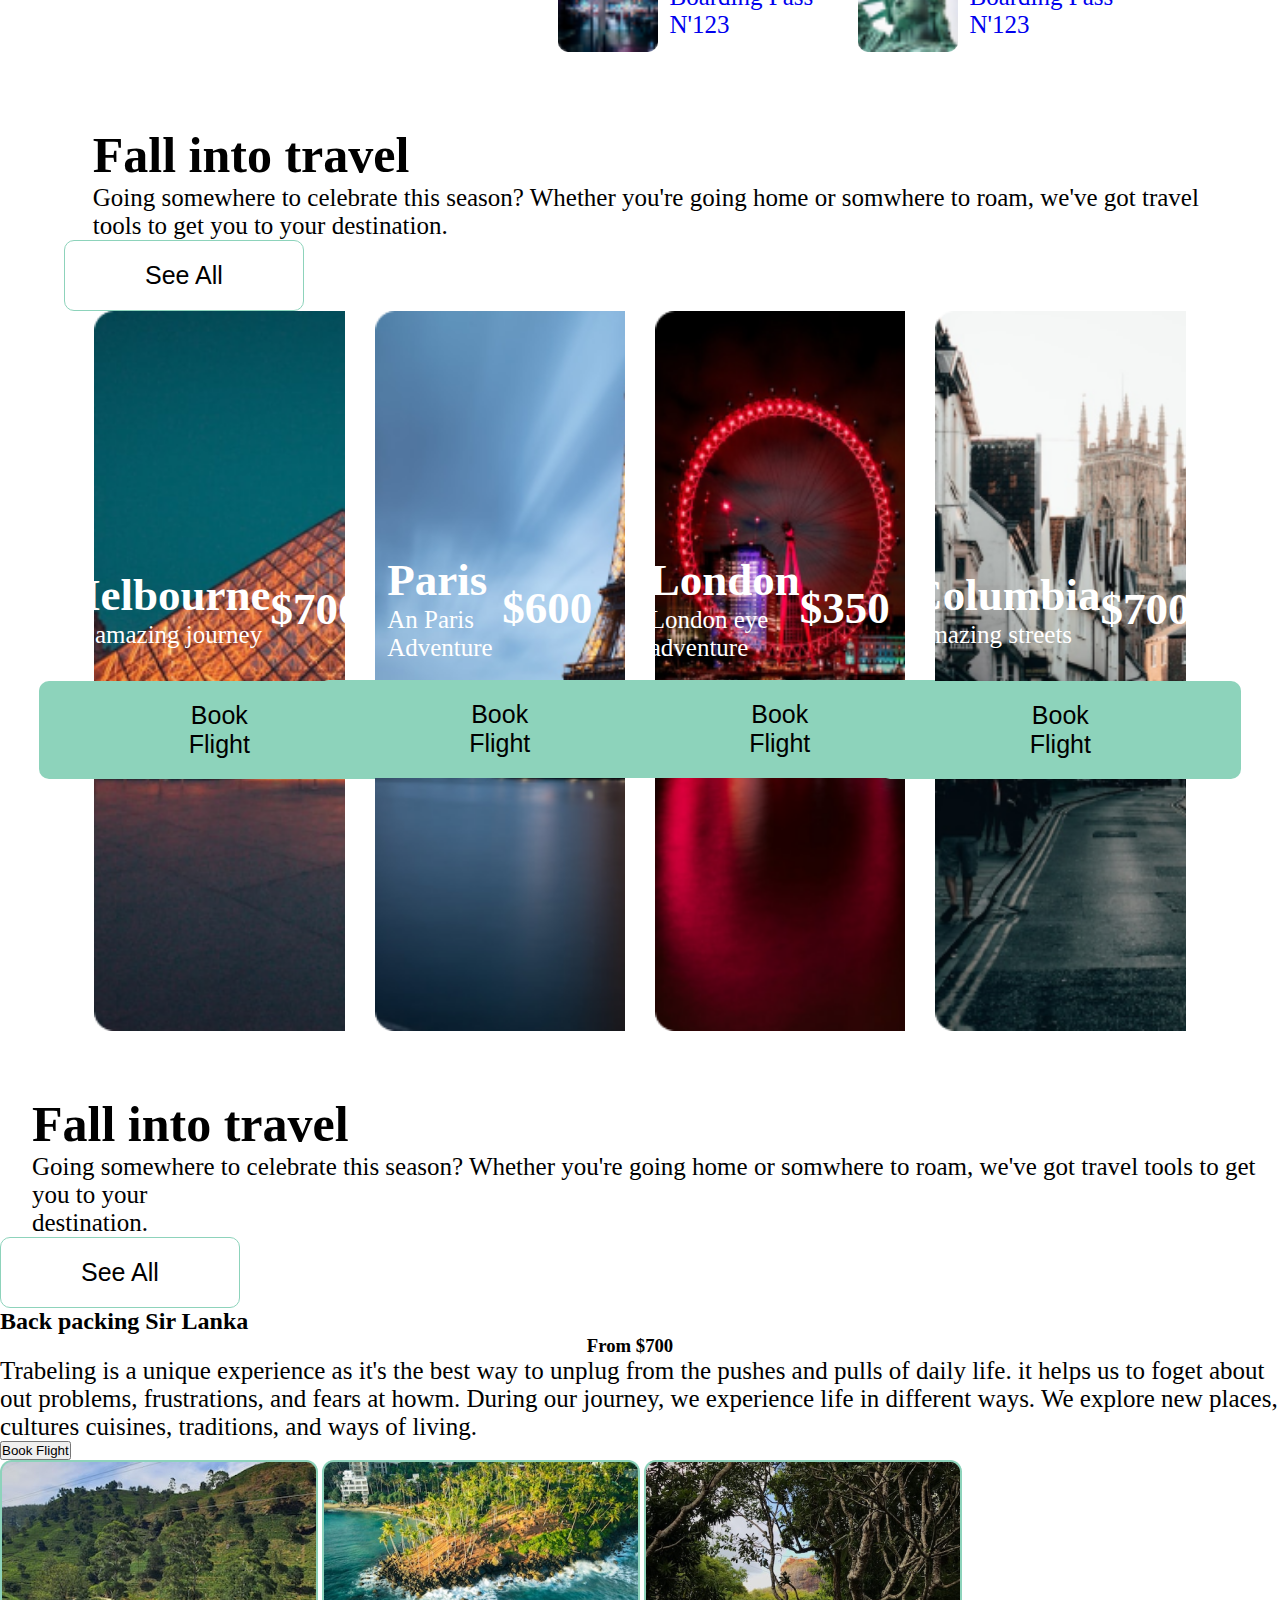
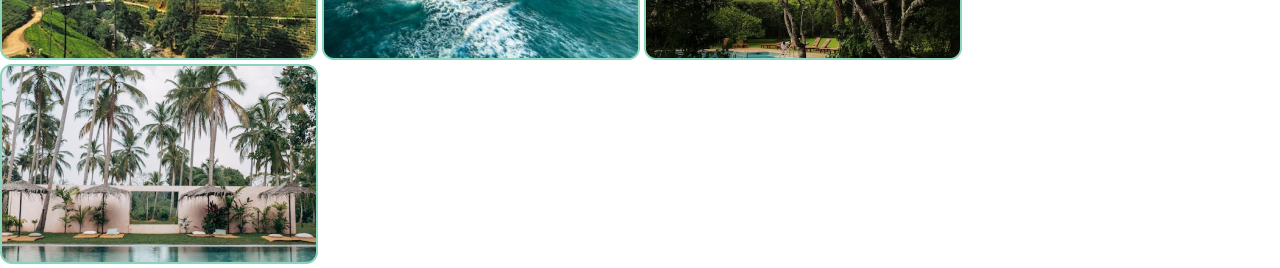
==== commit 191b8feb: "ena ta eneqesh ra rasanda tanestom" ====
--- a/index.html
+++ b/index.html
@@ -52,7 +52,7 @@
         <div class="flights_location_div">
             <div class="flights_location">
                 <div class="where_are_you_flying">
-                    <h3 class="text">Where are you flying</h3>
+                    <h3 class="text">Where are you flying?</h3>
                 </div>
                 <div class="from_to_trip_depart_return_passenger_class">
                     <div class="from_to_box">
@@ -181,7 +181,7 @@
                 <p>
                     Going somewhere to celebrate this season? Whether
                     you're going home or somwhere to roam, we've got
-                    travel tools to get you to your destination.
+                    travel tools to get you to your  destination.
                 </p>
             </div>
         
@@ -267,6 +267,52 @@
             </div>
         </div>
     </div>
+    <div class="sugestion">
+        <div class="heading_1">
+            <div class="text_fall_into">
+                <h3 id="heading_h1_fall_into">Fall into travel</h3>
+                <p>
+                    Going somewhere to celebrate this season? Whether
+                    you're going home or somwhere to roam, we've got
+                    travel tools to get you to your <br> destination.
+                </p>
+            </div>
+        
+            <div id="see_all_fall_into_div" class="see_all_div">
+                <button id="see_all_fall_into" class="see_all_button">See All</button>
+            </div>
+        </div>
+        <div class="sugestion_container">
+            <div class="sugest">
+                <div class="upper div">
+                    <h2>Back packing Sir Lanka</h2>
+                    <div class="price">
+                        <h3>From <span>$700</span></h3>
+                    </div>
+                    <div class="paragraph">
+                        <p>
+                            Trabeling is a unique experience as it's the
+                            best way to unplug from the pushes and pulls
+                            of daily life. it helps us to foget about out
+                            problems, frustrations, and fears at howm.
+                            During our journey, we experience life in
+                            different ways. We explore new places, cultures
+                            cuisines, traditions, and ways of living.
+                        </p>
+                    </div>
+                    <div class="sugestion_button">
+                        <button>Book Flight</button>
+                    </div>
+                </div>
+                <div class="sugestion_images">
+                    <img src="./images/Rectangle 3 (1).png" alt="">
+                    <img src="./images/Rectangle 3 (2).png" alt="">
+                    <img src="./images/Rectangle 3 (3).png" alt="">
+                    <img src="./images/Rectangle 3 (4).png" alt="">
+                </div>
+            </div>
+        </div>
+    </div>
     <footer>
 
 
--- a/css/style.css
+++ b/css/style.css
@@ -248,11 +248,16 @@
     height: 120px;
     padding: 10px;
     border-radius: 10px;
+    transition: transform 0.3s ease;
 }
 
 .text_map_options{
 
     color: black;
+}
+
+.map_atags:hover .james_doe {
+    transform: scale(1.05); /* Scale up by 5% on hover */
 }
 
 .james_doe_text{
@@ -270,6 +275,7 @@
     width: 100px;
     height: 100px;
     border-radius: 10px;
+    
 }
 
 
@@ -455,6 +461,7 @@
     width: 100%;
     height: 720px;
     
+    
 
 }
 p{
@@ -487,7 +494,6 @@
     padding: 20px 80px;
     background-color: white;
     font-size: 25px
-
 }
 
 
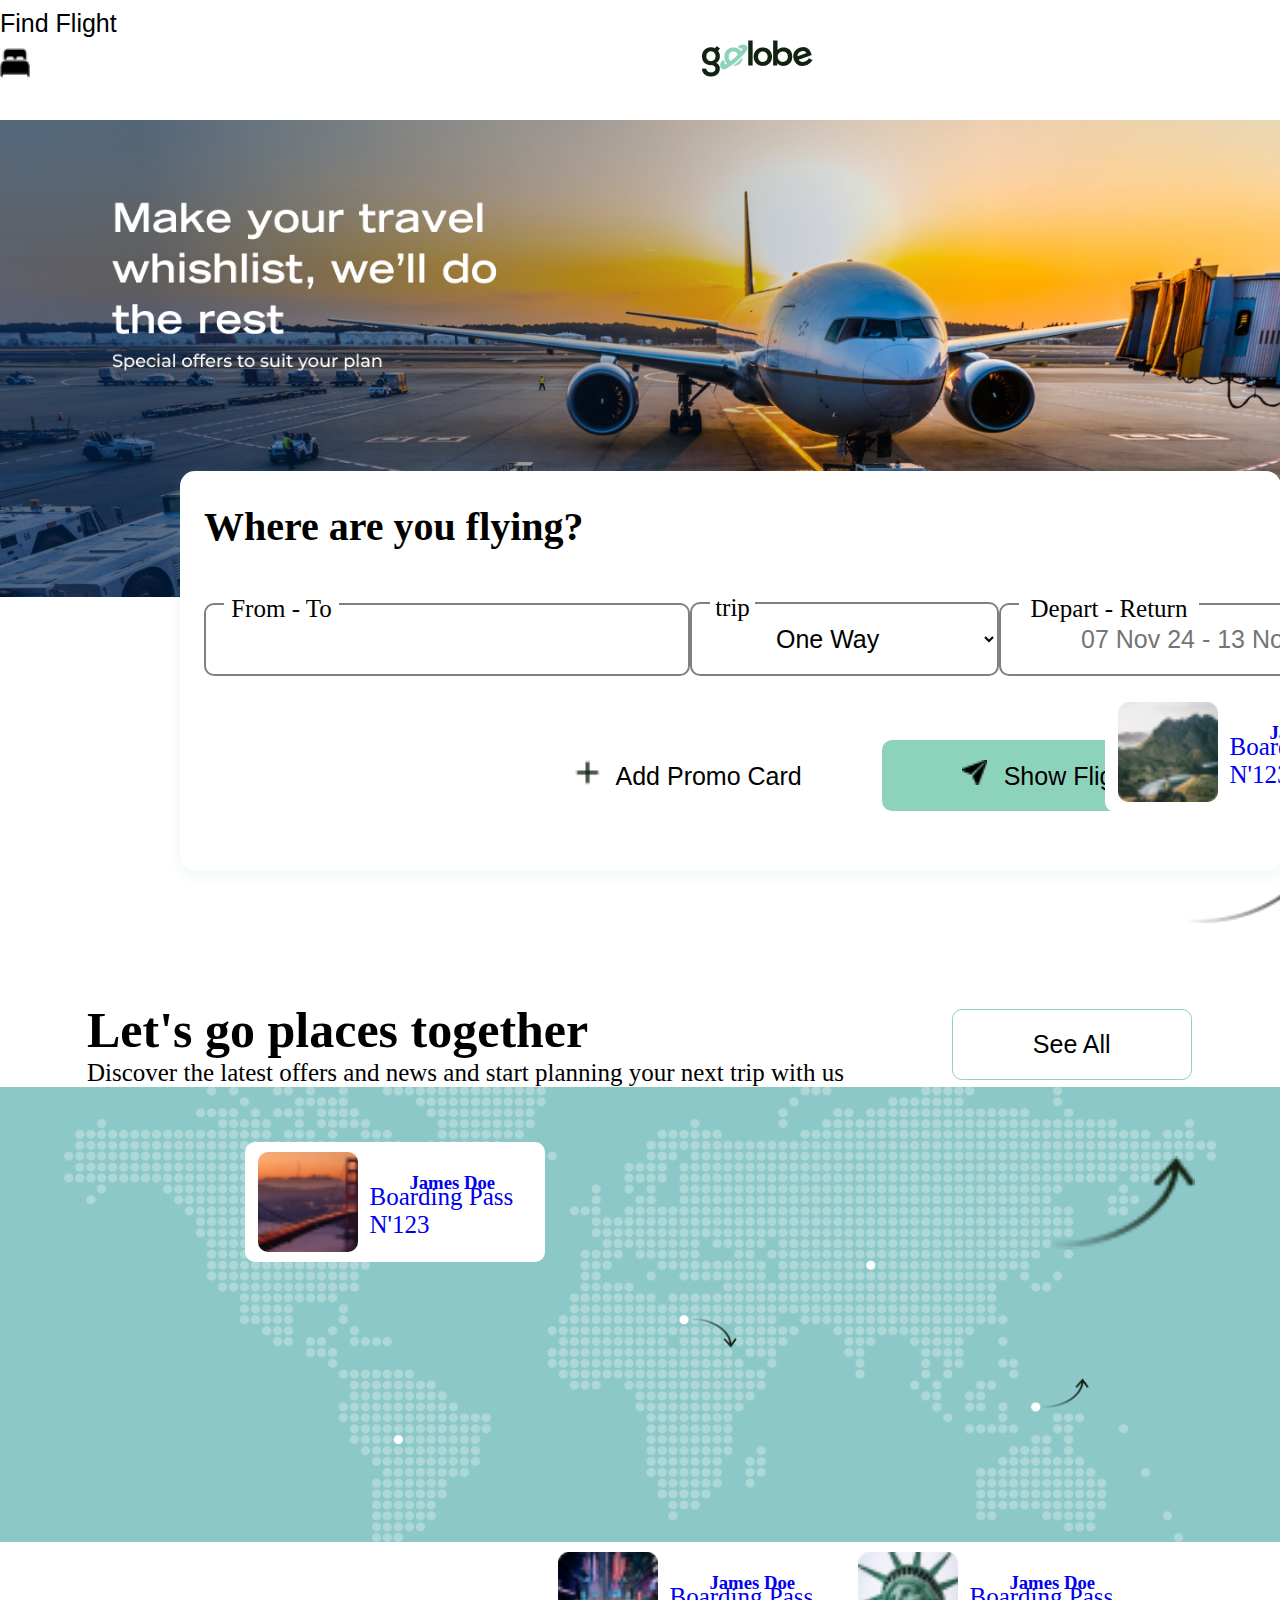
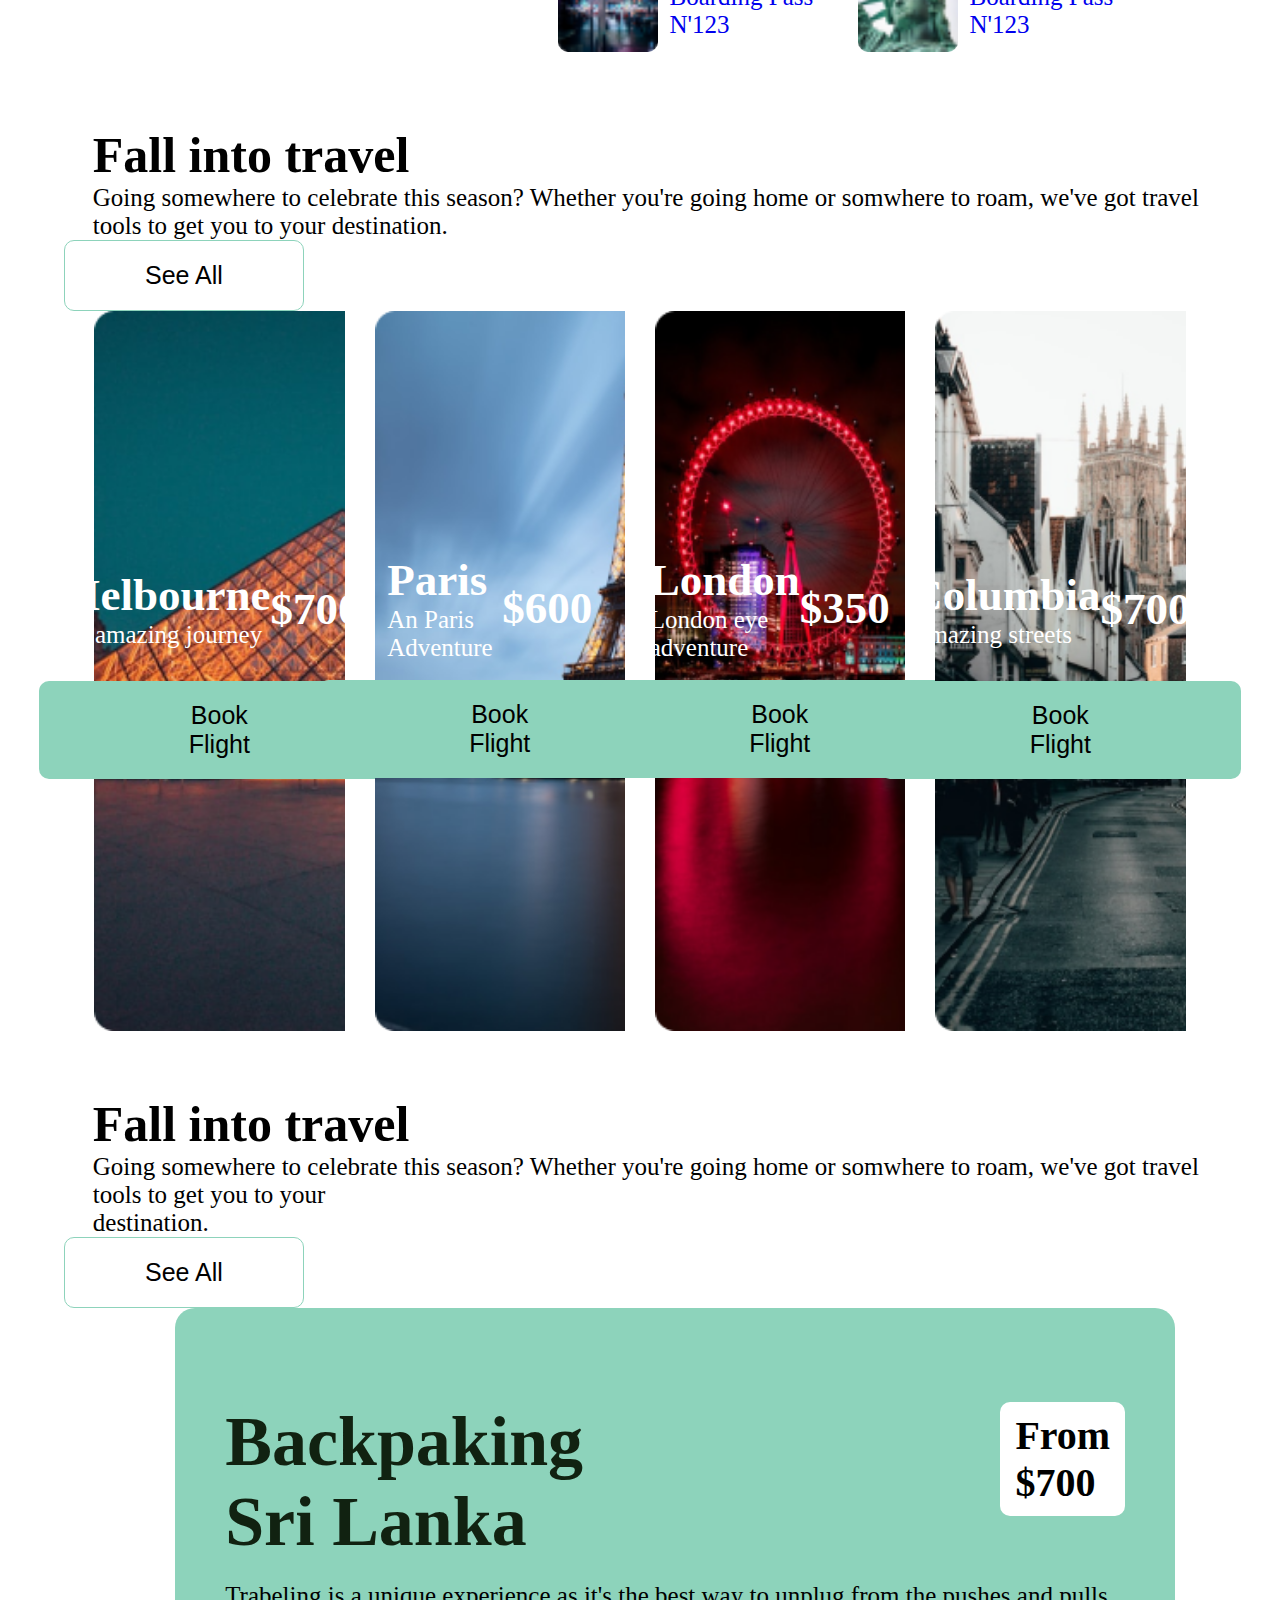
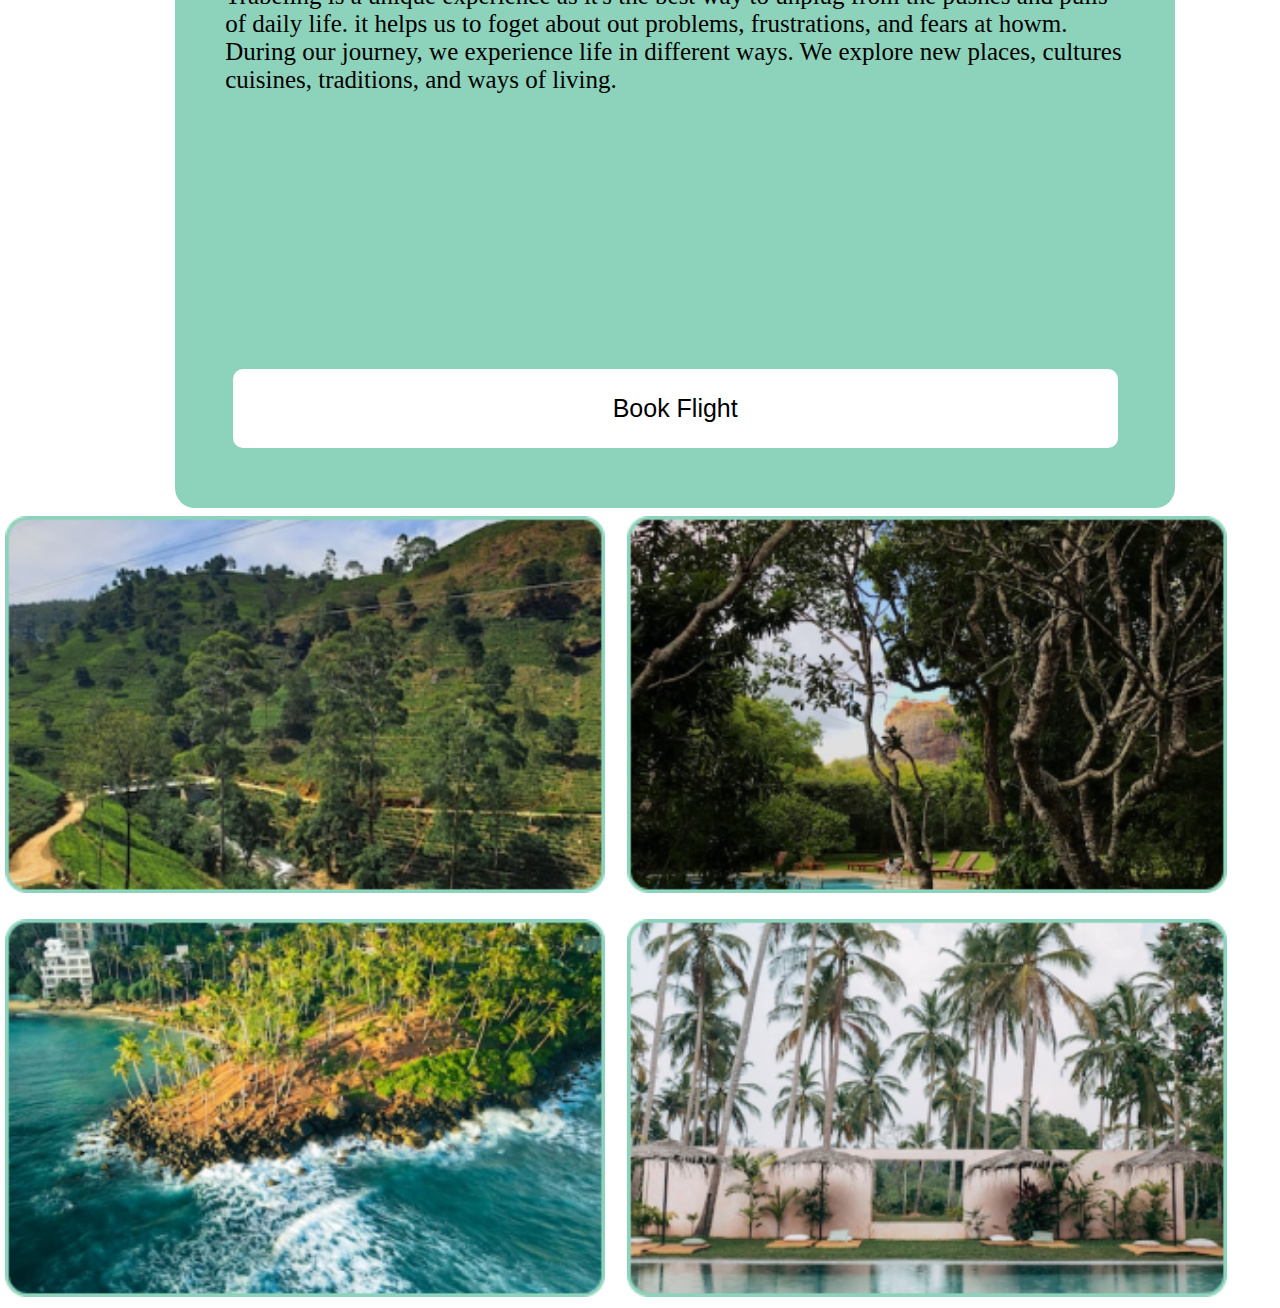
==== commit 1cfa6dd1: "ena sha eneqesh ra khalas kada tanestom ta hale ra" ====
--- a/index.html
+++ b/index.html
@@ -181,10 +181,10 @@
                 <p>
                     Going somewhere to celebrate this season? Whether
                     you're going home or somwhere to roam, we've got
-                    travel tools to get you to your  destination.
+                    travel tools to get you to your destination.
                 </p>
             </div>
-        
+
             <div id="see_all_fall_into_div" class="see_all_div">
                 <button id="see_all_fall_into" class="see_all_button">See All</button>
             </div>
@@ -203,7 +203,7 @@
                                 <h3 class="section_2_prices">$700</h3>
                             </div>
                         </div>
-                        <div >
+                        <div>
                             <button class="book_flight">Book Flight</button>
                         </div>
                     </div>
@@ -221,7 +221,7 @@
                                 <h3 class="section_2_prices">$600</h3>
                             </div>
                         </div>
-                        <div >
+                        <div>
                             <button class="book_flight">Book Flight</button>
                         </div>
                     </div>
@@ -267,51 +267,70 @@
             </div>
         </div>
     </div>
+
+    <div id="heading_1" class="heading_1">
+        <div class="text_fall_into">
+            <h3 id="heading_h1_fall_into">Fall into travel</h3>
+            <p>
+                Going somewhere to celebrate this season? Whether
+                you're going home or somwhere to roam, we've got
+                travel tools to get you to your <br> destination.
+            </p>
+        </div>
+
+        <div id="see_all_fall_into_div" class="see_all_div">
+            <button id="see_all_fall_into" class="see_all_button">See All</button>
+        </div>
+    </div>
     <div class="sugestion">
-        <div class="heading_1">
-            <div class="text_fall_into">
-                <h3 id="heading_h1_fall_into">Fall into travel</h3>
-                <p>
-                    Going somewhere to celebrate this season? Whether
-                    you're going home or somwhere to roam, we've got
-                    travel tools to get you to your <br> destination.
+        <div class="sugest">
+            <div class="upper_div">
+                <div class="heading_price">
+                    <div class="heading_3">
+                        <h3 id="section_3heading" style="font-size: 70px;">Backpaking <br> Sri Lanka</h3>
+                    </div>
+                    <div class="price_section_3">
+                        <div class="price_3">
+                            <h4 style="font-size: 40px;">From <br> <strong>$700</strong></h4>
+                        </div>
+                    </div>
+                </div>
+                <p id="section_3_p">
+                    Trabeling is a unique experience as it's the
+                    best way to unplug from the pushes and pulls
+                    of daily life. it helps us to foget about out
+                    problems, frustrations, and fears at howm.
+                    During our journey, we experience life in
+                    different ways. We explore new places, cultures
+                    cuisines, traditions, and ways of living.
                 </p>
             </div>
-        
-            <div id="see_all_fall_into_div" class="see_all_div">
-                <button id="see_all_fall_into" class="see_all_button">See All</button>
-            </div>
-        </div>
-        <div class="sugestion_container">
-            <div class="sugest">
-                <div class="upper div">
-                    <h2>Back packing Sir Lanka</h2>
-                    <div class="price">
-                        <h3>From <span>$700</span></h3>
-                    </div>
-                    <div class="paragraph">
-                        <p>
-                            Trabeling is a unique experience as it's the
-                            best way to unplug from the pushes and pulls
-                            of daily life. it helps us to foget about out
-                            problems, frustrations, and fears at howm.
-                            During our journey, we experience life in
-                            different ways. We explore new places, cultures
-                            cuisines, traditions, and ways of living.
-                        </p>
-                    </div>
-                    <div class="sugestion_button">
-                        <button>Book Flight</button>
-                    </div>
-                </div>
-                <div class="sugestion_images">
-                    <img src="./images/Rectangle 3 (1).png" alt="">
-                    <img src="./images/Rectangle 3 (2).png" alt="">
-                    <img src="./images/Rectangle 3 (3).png" alt="">
-                    <img src="./images/Rectangle 3 (4).png" alt="">
-                </div>
-            </div>
-        </div>
+            <div class="book_flight_siction_3">
+                <button id="section_3_button">
+                    Book Flight
+                </button>
+            </div>
+        </div>
+        <div class="sugest_images">
+            <div class="upper_image_div">
+                <div class="image_1">
+                    <img class="section_3_images" src="./images/Rectangle 3 (1).png" alt="">
+                </div>
+                <div class="image_2">
+                    <img class="section_3_images"src="./images/Rectangle 3 (2).png" alt="">
+                </div>
+            </div>
+
+            <div class="lower_image_div">
+                <div class="image_3">
+                    <img class="section_3_images"src="./images/Rectangle 3 (3).png" alt="">
+                </div>
+                <div class="image_4">
+                    <img class="section_3_images"src="./images/Rectangle 3 (4).png" alt="">
+                </div>
+            </div>
+        </div>
+    </div>
     </div>
     <footer>
 
--- a/css/style.css
+++ b/css/style.css
@@ -1,9 +1,12 @@
+
+
+
 *{
     margin: 0;
     padding: 0;
     box-sizing: border-box;
-    
-}
+}
+
 
 
 #map{
@@ -582,24 +585,136 @@
 }
 
 
-
-
-
-
-
-
-
-
-
-
-
-
-
-
-
-
-
-
-
-
-
+.sugestion{
+    display: flex;
+    flex-flow: wrap;
+    align-items: center;
+    justify-content: space-evenly;
+    width: 100%;
+    background-color:white;
+}
+
+.sugest_images{
+    width: 1200px;
+    height: 800px;
+    background-color: white;
+    display: flex;
+    justify-content: space-evenly;
+    align-items: center;
+    gap: 22.5px;
+    margin-right: 5.5%;
+}
+
+
+
+.sugest{
+    width: 1000px;
+    height: 800px;
+    background-color: rgba(141, 211, 187, 1);
+    border-radius: 20px;
+    display: flex;
+    flex-flow: column;
+    margin-left: 5.5%;
+
+}
+
+
+.upper_div{
+    width: 100%;
+    height: 60%;
+    display: flex;
+    flex-flow: column;
+    align-items: center;
+    justify-content: center;
+
+
+}
+
+
+.book_flight_siction_3{
+    display: flex;
+    justify-content: center;
+    align-items: center;
+    width: 100%;
+    height: 40%;
+
+}
+
+.heading_price{
+    width: 100%;
+    height: 180px; 
+    display: flex;
+    justify-content: space-between;
+}
+
+#section_3heading{
+    padding-left: 50px;
+    color: rgba(17, 34, 17, 1);
+}
+
+
+.price_3{
+    background-color: white;
+    padding: 10px 15px;
+    margin-right: 50px;
+    border-radius: 10px;
+}
+
+#section_3_p{
+    padding-left: 50px;
+    padding-right: 50px;
+}
+
+#section_3_button{
+    border: none;
+    margin-top: 120px;
+    border-radius: 10px;
+    padding: 25px 380px;
+    background-color: white;
+    font-size: 25px
+}
+
+.section_3_images{
+    width: 600px;
+}
+
+.upper_image_div{
+    display: flex;
+    flex-flow: column;
+    gap: 22.5px;
+}
+
+
+.lower_image_div{
+
+    display: flex;
+    flex-flow: column;
+    gap: 22.5px;
+}
+
+
+#heading_1{
+    margin-right: 5%;
+    margin-left: 5%;
+
+}
+
+.heading{
+    margin-left: 2%;
+    margin-right: 2.11%;
+}
+
+
+
+
+
+
+
+
+
+
+
+
+
+
+
